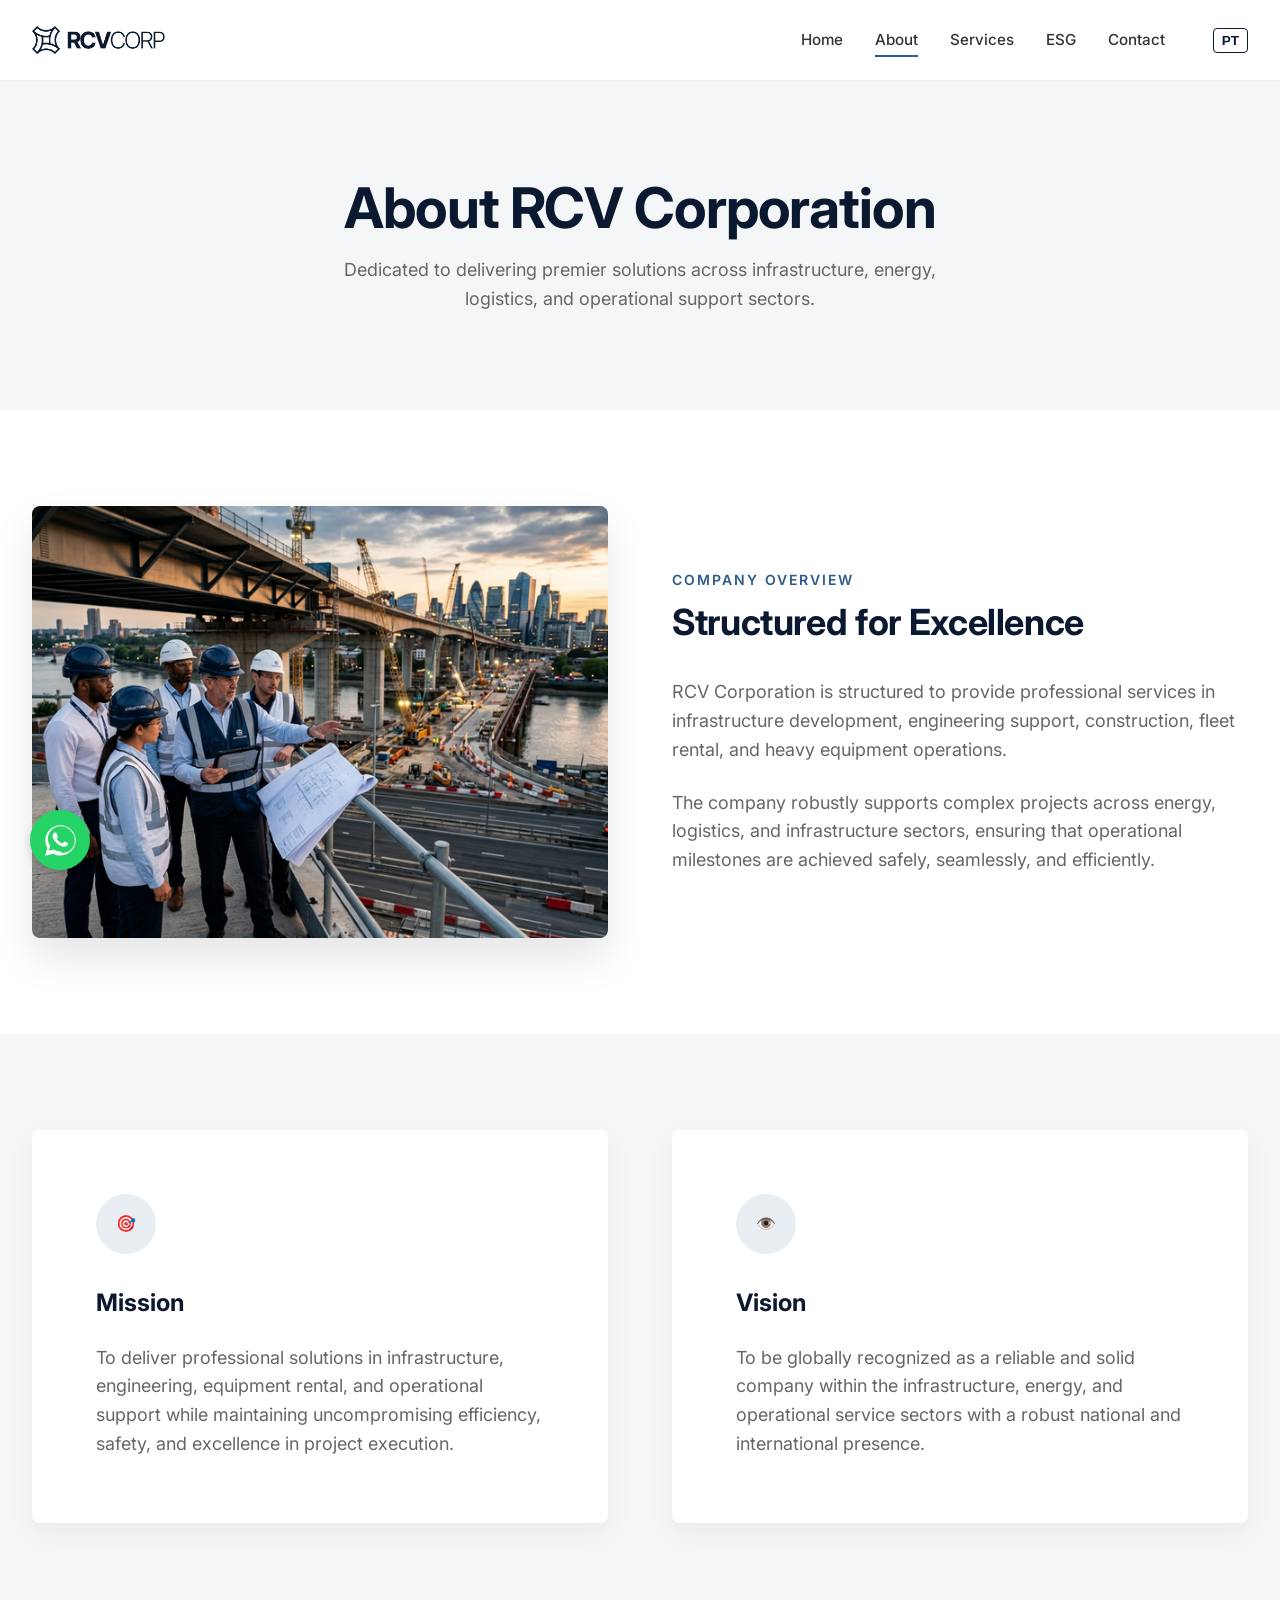
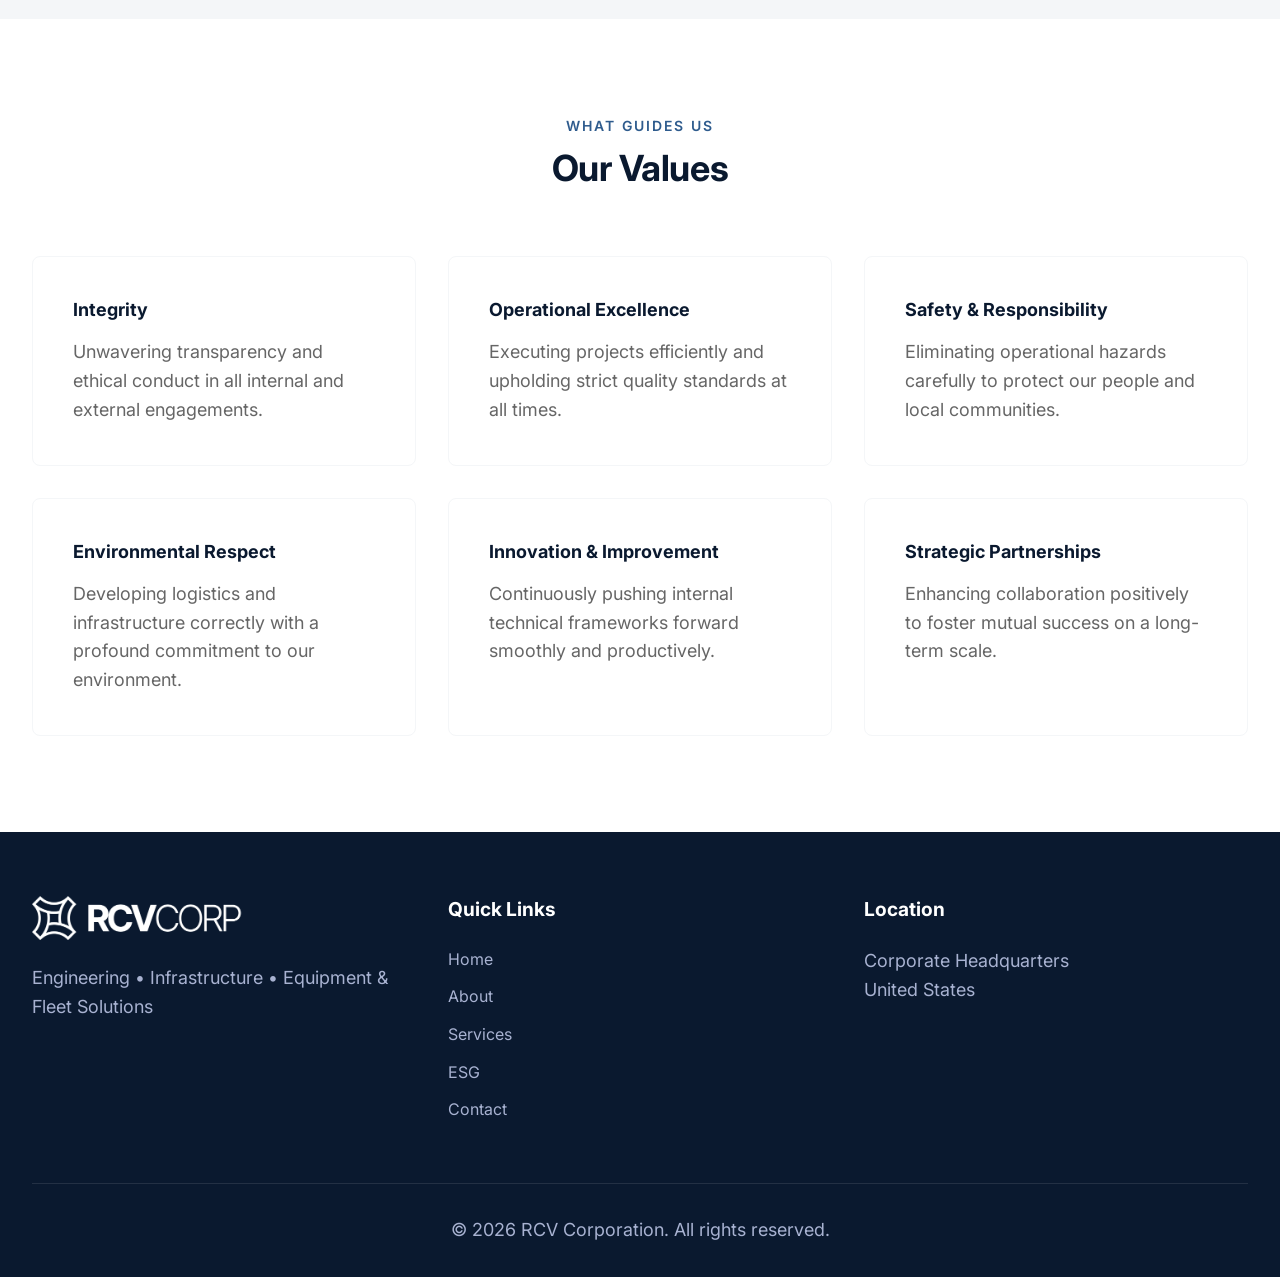
==== about.html @ 6fde0d58 "Just the home page" ====
<!DOCTYPE html>
<html lang="en">
<head>
  <meta charset="UTF-8">
  <meta name="viewport" content="width=device-width, initial-scale=1.0">
  <title>About Us - RCV Corporation</title>
  <meta name="description" content="Learn about RCV Corporation's mission, vision, and core values in infrastructure, engineering, and operations.">
  <link rel="stylesheet" href="styles.css">
</head>
<body>

  <!-- Header -->
  <header>
    <div class="container nav-container">
      <a href="index.html" class="logo"><img src="images/logo-dark.png" alt="RCV Corp"></a>
      <button class="mobile-menu-btn" aria-label="Toggle Menu">☰</button>
      <nav class="nav-links">
        <a href="index.html" data-i18n="nav_home">Home</a>
        <a href="about.html" class="active" data-i18n="nav_about">About</a>
        <div class="dropdown">
          <a href="services.html" data-i18n="nav_services" style="display: flex; align-items: center; gap: 4px;">Services <svg style="width: 10px; height: 10px; fill: currentColor; margin-top: 2px;" xmlns="http://www.w3.org/2000/svg" viewBox="0 0 320 512"><path d="M137.4 374.6c12.5 12.5 32.8 12.5 45.3 0l128-128c9.2-9.2 11.9-22.9 6.9-34.9s-16.6-19.8-29.6-19.8L32 192c-12.9 0-24.6 7.8-29.6 19.8s-2.2 25.7 6.9 34.9l128 128z"/></svg></a>
          <div class="dropdown-content">
            <a href="services.html#summit" data-i18n="nav_srv_summit">Summit</a>
            <a href="services.html#equipment" data-i18n="nav_srv_equip">RCV Corp Equipment Rental</a>
            <a href="services.html#infrastructure" data-i18n="nav_srv_infra">RCV Infrastructure and Engineering</a>
            <a href="services.html#energy" data-i18n="nav_srv_energy">RCV Energy Projects</a>
          </div>
        </div>
        <a href="esg.html" data-i18n="nav_esg">ESG</a>
        <a href="contact.html" data-i18n="nav_contact">Contact</a>
        <button class="lang-toggle">PT</button>
      </nav>
    </div>
  </header>

  <!-- Page Header -->
  <section style="margin-top: 80px; background-color: var(--light-gray); padding: 6rem 0; text-align: center;">
    <div class="container fade-in-up">
      <h1 class="section-title" data-i18n="about_title" style="margin-bottom: 1rem;">About RCV Corporation</h1>
      <p data-i18n="about_sub" style="color: var(--text-muted); max-width: 600px; margin: 0 auto;">Dedicated to delivering premier solutions across infrastructure, energy, logistics, and operational support sectors.</p>
    </div>
  </section>

  <!-- Company Overview Section -->
  <section>
    <div class="container">
      <div class="grid-2 align-center gap-4">
        <div class="fade-in-up" style="border-radius: 8px; overflow: hidden; box-shadow: 0 20px 40px rgba(0,0,0,0.1);">
          <img src="images/company_overview.png" alt="RCV Corporation Overview" style="width: 100%; height: auto; object-fit: cover; aspect-ratio: 4/3;">
        </div>
        <div class="fade-in-up">
          <span class="section-subtitle" data-i18n="about_overview_sub">Company Overview</span>
          <h2 class="section-title" data-i18n="about_overview_title">Structured for Excellence</h2>
          <p data-i18n="about_overview_p1" style=" color: var(--text-muted); margin-bottom: 1.5rem;">
            RCV Corporation is structured to provide professional services in infrastructure development, engineering support, construction, fleet rental, and heavy equipment operations. 
          </p>
          <p data-i18n="about_overview_p2" style=" color: var(--text-muted);">
            The company robustly supports complex projects across energy, logistics, and infrastructure sectors, ensuring that operational milestones are achieved safely, seamlessly, and efficiently.
          </p>
        </div>
      </div>
    </div>
  </section>

  <!-- Mission and Vision -->
  <section class="bg-light">
    <div class="container">
      <div class="grid-2 gap-4">
        
        <div class="fade-in-up" style="background: var(--white); padding: 4rem; border-radius: 8px; box-shadow: 0 10px 30px rgba(0,0,0,0.05);">
          <div style="width: 60px; height: 60px; background: rgba(46, 91, 141, 0.1); color: var(--accent); border-radius: 50%; display: flex; align-items: center; justify-content: center; margin-bottom: 2rem;">
            🎯 <!-- Placeholder icon -->
          </div>
          <h3 style=" margin-bottom: 1.5rem;">Mission</h3>
          <p style="color: var(--text-muted);">
            To deliver professional solutions in infrastructure, engineering, equipment rental, and operational support while maintaining uncompromising efficiency, safety, and excellence in project execution.
          </p>
        </div>

        <div class="fade-in-up" style="background: var(--white); padding: 4rem; border-radius: 8px; box-shadow: 0 10px 30px rgba(0,0,0,0.05); transition-delay: 0.1s;">
          <div style="width: 60px; height: 60px; background: rgba(46, 91, 141, 0.1); color: var(--accent); border-radius: 50%; display: flex; align-items: center; justify-content: center; margin-bottom: 2rem;">
            👁️ <!-- Placeholder icon -->
          </div>
          <h3 style=" margin-bottom: 1.5rem;">Vision</h3>
          <p style="color: var(--text-muted);">
            To be globally recognized as a reliable and solid company within the infrastructure, energy, and operational service sectors with a robust national and international presence.
          </p>
        </div>

      </div>
    </div>
  </section>

  <!-- Values Section -->
  <section>
    <div class="container fade-in-up">
      <div class="text-center" style="margin-bottom: 4rem;">
        <span class="section-subtitle" data-i18n="about_values_sub">What Guides Us</span>
        <h2 class="section-title" data-i18n="about_values_title">Our Values</h2>
      </div>
      
      <div class="grid-3">
        <div style="padding: 2.5rem; border: 1px solid var(--light-gray); border-radius: 8px; transition: var(--transition);">
          <h4 data-i18n="val_integrity" style=" margin-bottom: 1rem; color: var(--primary);">Integrity and Ethics</h4>
          <p data-i18n="ab_val_integrity_text" style="color: var(--text-muted);">Unwavering transparency and ethical conduct in all internal and external engagements.</p>
        </div>
        <div style="padding: 2.5rem; border: 1px solid var(--light-gray); border-radius: 8px; transition: var(--transition);">
          <h4 data-i18n="val_op_exc" style=" margin-bottom: 1rem; color: var(--primary);">Operational Excellence</h4>
          <p data-i18n="ab_val_op_exc_text" style="color: var(--text-muted);">Executing projects efficiently and upholding strict quality standards at all times.</p>
        </div>
        <div style="padding: 2.5rem; border: 1px solid var(--light-gray); border-radius: 8px; transition: var(--transition);">
          <h4 data-i18n="val_safety" style=" margin-bottom: 1rem; color: var(--primary);">Safety & Responsibility</h4>
          <p data-i18n="ab_val_safety_text" style="color: var(--text-muted);">Eliminating operational hazards carefully to protect our people and local communities.</p>
        </div>
        <div style="padding: 2.5rem; border: 1px solid var(--light-gray); border-radius: 8px; transition: var(--transition);">
          <h4 data-i18n="val_enviro" style=" margin-bottom: 1rem; color: var(--primary);">Environmental Respect</h4>
          <p data-i18n="ab_val_enviro_text" style="color: var(--text-muted);">Developing logistics and infrastructure correctly with a profound commitment to our environment.</p>
        </div>
        <div style="padding: 2.5rem; border: 1px solid var(--light-gray); border-radius: 8px; transition: var(--transition);">
          <h4 data-i18n="val_innovation" style=" margin-bottom: 1rem; color: var(--primary);">Innovation & Improvement</h4>
          <p data-i18n="ab_val_innovation_text" style="color: var(--text-muted);">Continuously pushing internal technical frameworks forward smoothly and productively.</p>
        </div>
        <div style="padding: 2.5rem; border: 1px solid var(--light-gray); border-radius: 8px; transition: var(--transition);">
          <h4 data-i18n="val_partner" style=" margin-bottom: 1rem; color: var(--primary);">Strategic Partnerships</h4>
          <p data-i18n="ab_val_partner_text" style="color: var(--text-muted);">Enhancing collaboration positively to foster mutual success on a long-term scale.</p>
        </div>
      </div>
    </div>
  </section>

  <!-- Footer -->
  <footer>
    <div class="container">
      <div class="footer-grid">
        <div class="footer-col">
          <img src="images/logo-light.png" alt="RCV Corp" style="height: 44px; width: auto; margin-bottom: 1.5rem; display: block;">
          <p data-i18n="footer_tagline">Engineering • Infrastructure • Equipment & Fleet Solutions</p>
        </div>
        <div class="footer-col">
          <h4 data-i18n="footer_links">Quick Links</h4>
          <div class="footer-links">
            <a href="index.html" data-i18n="nav_home">Home</a>
            <a href="about.html" data-i18n="nav_about">About</a>
            <a href="services.html" data-i18n="nav_services">Services</a>
            <a href="esg.html" data-i18n="nav_esg">ESG</a>
            <a href="contact.html" data-i18n="nav_contact">Contact</a>
          </div>
        </div>
        <div class="footer-col">
          <h4 data-i18n="footer_location">Location</h4>
          <p data-i18n="footer_address">Corporate Headquarters<br>United States</p>
        </div>
      </div>
      <div class="footer-bottom">
        <p data-i18n="footer_rights">&copy; 2026 RCV Corporation. All rights reserved.</p>
      </div>
    </div>
  </footer>

  <!-- WhatsApp Widget -->
  <a href="https://wa.me/15551234567" class="whatsapp-widget" target="_blank" rel="noopener noreferrer" aria-label="Chat on WhatsApp">
    <svg xmlns="http://www.w3.org/2000/svg" viewBox="0 0 448 512"><path d="M380.9 97.1C339 55.1 283.2 32 223.9 32c-122.4 0-222 99.6-222 222 0 39.1 10.2 77.3 29.6 111L0 480l117.7-30.9c32.4 17.7 68.9 27 106.1 27h.1c122.3 0 224.1-99.6 224.1-222 0-59.3-25.2-115-67.1-157zM223.9 416.3c-32.9 0-65.1-8.9-93.3-25.6l-6.7-4-69.4 18.2 18.6-67.6-4.4-7c-18.4-29.2-28-63.1-28-98.3 0-101.4 82.5-184 184-184 55.7 0 108.1 21.7 147.5 61.1 39.4 39.4 61.1 91.8 61.1 147.5 0 101.4-82.5 184-184.1 184zM324.7 289.8c-5.5-2.8-32.6-16.1-37.7-18-5.1-1.9-8.8-2.8-12.5 2.8-3.7 5.5-14.3 18-17.5 21.7-3.2 3.7-6.5 4.1-12 1.4-5.5-2.8-23.3-8.6-44.4-27.5-16.4-14.7-27.5-32.9-30.7-38.4-3.2-5.5-.3-8.5 2.5-11.2 2.5-2.5 5.5-6.5 8.3-9.7 2.8-3.2 3.7-5.5 5.5-9.2 1.8-3.7.9-7-4.1-12.5-1.4-1.4-12.5-30.1-17.1-41.2-4.5-10.8-9.1-9.3-12.5-9.5-3.2-.2-6.9-.2-10.6-.2-3.7 0-9.7 1.4-14.7 6.9-5 5.5-19.3 18.9-19.3 46 0 27.1 19.8 53.3 22.5 57 2.8 3.7 38.9 59.5 94.2 83.3 13.2 5.7 23.5 9.1 31.6 11.6 13.2 4.2 25.2 3.6 34.8 2.2 10.6-1.6 32.6-13.3 37.2-26.2 4.6-12.9 4.6-24 3.2-26.2-1.4-2.2-5.1-3.6-10.6-6.4z"/></svg>
  </a>

  <script src="translations.js"></script>
  <script src="script.js"></script>
</body>
</html>
---- styles.css ----
@import url('https://fonts.googleapis.com/css2?family=Inter:wght@300;400;500;600;700;800&display=swap');

:root {
  --primary: #0a192f;
  --secondary: #172a45;
  --accent: #2e5b8d;
  --light-gray: #f4f6f8;
  --medium-gray: #a8b2d1;
  --white: #ffffff;
  --text-main: #333333;
  --text-muted: #666666;
  --transition: all 0.3s cubic-bezier(0.4, 0, 0.2, 1);
  --font-main: 'Inter', sans-serif;
}

* {
  margin: 0;
  padding: 0;
  box-sizing: border-box;
}

html {
  scroll-behavior: smooth;
}

body {
  font-family: var(--font-main);
  background-color: var(--white);
  color: var(--text-main);
  line-height: 1.6;
  overflow-x: hidden;
}

h1, h2, h3, h4, h5, h6 {
  color: var(--primary);
  font-weight: 700;
  line-height: 1.2;
  text-wrap: balance;
}

h1, .text-h1 {
  font-size: clamp(2rem, 5vw, 3.5rem);
  line-height: 1.15;
  letter-spacing: -0.02em;
}

h2, .text-h2 {
  font-size: clamp(1.75rem, 4vw, 2.25rem);
  line-height: 1.3;
  letter-spacing: -0.01em;
}

h3, .text-h3 {
  font-size: clamp(1.25rem, 3vw, 1.5rem);
  line-height: 1.4;
}

h4, .text-h4 {
  font-size: 1.125rem;
  line-height: 1.4;
}

p, .text-body {
  font-size: clamp(1rem, 1.5vw, 1.125rem);
  line-height: 1.6;
}

small, .text-small {
  font-size: 0.875rem;
  line-height: 1.5;
  color: var(--text-muted);
}

a {
  text-decoration: none;
  color: inherit;
  transition: var(--transition);
}

ul {
  list-style: none;
}

img {
  max-width: 100%;
  height: auto;
  display: block;
}

.container {
  width: 100%;
  max-width: 1280px;
  margin: 0 auto;
  padding: 0 2rem;
}

/* Typography */
.text-center { text-align: center; }
.section-subtitle {
  display: block;
  font-size: 0.875rem;
  font-weight: 600;
  text-transform: uppercase;
  letter-spacing: 2px;
  color: var(--accent);
  margin-bottom: 0.5rem;
}

.section-title {
  font-size: clamp(1.75rem, 4vw, 2.25rem);
  margin-bottom: 2rem;
  position: relative;
  text-wrap: balance;
}

h1.section-title {
  font-size: clamp(2rem, 5vw, 3.5rem);
}

.hero-title {
  font-size: clamp(1rem, 4.5vw, 4rem);
  line-height: 1.15;
  letter-spacing: -0.02em;
}

.hero-subtitle {
  font-size: clamp(1.125rem, 2vw, 1.25rem);
  line-height: 1.6;
  text-wrap: balance;
}


/* Buttons */
.btn {
  display: inline-flex;
  align-items: center;
  justify-content: center;
  padding: 1rem 2rem;
  font-size: 1.125rem;
  font-weight: 600;
  border-radius: 4px;
  cursor: pointer;
  border: none;
  transition: var(--transition);
  text-align: center;
  min-width: 220px;
}

.btn-primary {
  background-color: var(--primary);
  color: var(--white);
}

.btn-primary:hover {
  background-color: var(--accent);
  transform: translateY(-2px);
  box-shadow: 0 4px 12px rgba(10, 25, 47, 0.2);
}

.btn-outline {
  background-color: transparent;
  color: var(--primary);
  border: 2px solid var(--primary);
}

.btn-outline:hover {
  background-color: var(--primary);
  color: var(--white);
}

.btn-lg {
  padding: 1.125rem 2.5rem;
  font-size: 1.125rem;
}

.btn-outline-light {
  border-color: rgba(255,255,255,0.4);
  color: var(--white);
}

.btn-outline-light:hover {
  background-color: var(--white);
  color: var(--primary);
  border-color: var(--white);
}

/* Header & Nav */
header {
  position: fixed;
  top: 0;
  left: 0;
  width: 100%;
  background-color: rgba(255, 255, 255, 0.85);
  backdrop-filter: blur(16px);
  -webkit-backdrop-filter: blur(16px);
  z-index: 1000;
  border-bottom: 1px solid rgba(0,0,0,0.05);
  box-shadow: none;
  transition: var(--transition);
}

header.scrolled {
  padding: 0;
  box-shadow: 0 4px 6px rgba(0,0,0,0.05);
}

.nav-container {
  display: flex;
  justify-content: space-between;
  align-items: center;
  height: 80px;
}

.logo {
  display: flex;
  align-items: center;
}

.logo img {
  height: 28px;
  width: auto;
}

.nav-links {
  display: flex;
  gap: 2rem;
}

.nav-links a {
  font-weight: 500;
  font-size: 0.95rem;
  position: relative;
}

.nav-links a::after {
  content: '';
  position: absolute;
  width: 0;
  height: 2px;
  bottom: -4px;
  left: 0;
  background-color: var(--accent);
  transition: var(--transition);
}

.nav-links a:hover::after,
.nav-links a.active::after {
  width: 100%;
}

/* Dropdown */
.dropdown {
  position: relative;
  display: inline-block;
}

.dropdown-content {
  display: none;
  position: absolute;
  top: 100%;
  left: 0;
  background-color: var(--white);
  min-width: 250px;
  box-shadow: 0 8px 16px rgba(0,0,0,0.1);
  z-index: 1000;
  border-radius: 4px;
  overflow: hidden;
  padding: 0.5rem 0;
}

.dropdown:hover .dropdown-content {
  display: block;
}

.dropdown-content a {
  color: var(--text-main);
  padding: 12px 16px;
  text-decoration: none;
  display: block;
  font-size: 0.9rem;
}

.dropdown-content a::after {
  content: none !important;
}

.dropdown-content a:hover {
  background-color: var(--light-gray);
  color: var(--accent);
}

.mobile-menu-btn {
  display: none;
  background: none;
  border: none;
  font-size: 1.5rem;
  cursor: pointer;
  color: var(--primary);
}

/* Global Sections */
section {
  padding: 6rem 0;
}

.bg-light {
  background-color: var(--light-gray);
}

/* CTA Section */
.cta-section {
  position: relative;
  background-color: var(--primary);
  color: var(--white);
  text-align: center;
  padding: 8rem 2rem;
  border-bottom: 2px solid rgba(255,255,255,0.05);
  /* Overlay + Grid Lines + Glowing Depth */
  background-image:
    linear-gradient(135deg, rgba(10, 25, 47, 0.96) 0%, rgba(23, 42, 69, 0.88) 100%),
    linear-gradient(rgba(255,255,255,0.04) 1px, transparent 1px),
    linear-gradient(90deg, rgba(255,255,255,0.04) 1px, transparent 1px),
    radial-gradient(circle at 15% 50%, rgba(46, 91, 141, 0.2) 0%, transparent 60%),
    radial-gradient(circle at 85% 80%, rgba(46, 91, 141, 0.15) 0%, transparent 50%);
  background-size: 100% 100%, 40px 40px, 40px 40px, 100% 100%, 100% 100%;
  background-position: center;
  overflow: hidden;
}

.cta-title {
  color: var(--white);
  margin-bottom: 1.5rem;
  letter-spacing: -0.02em;
}

.cta-text {
  color: var(--medium-gray);
  max-width: 600px;
  margin: 0 auto 3rem;
  font-size: 1.125rem;
}

.btn-cta {
  background-color: var(--accent);
  color: var(--white);
  padding: 1.25rem 3rem;
  font-size: 1.125rem;
  border-radius: 4px;
}
.btn-cta:hover {
  background-color: var(--white);
  color: var(--primary);
}

/* Footer */
footer {
  background-color: var(--primary);
  color: var(--white);
  padding: 4rem 0 2rem;
}

.footer-grid {
  display: grid;
  grid-template-columns: repeat(auto-fit, minmax(250px, 1fr));
  gap: 2rem;
  margin-bottom: 3rem;
}

.footer-col h4 {
  color: var(--white);
  font-size: 1.2rem;
  margin-bottom: 1.5rem;
}

.footer-col p {
  color: var(--medium-gray);
  margin-bottom: 1rem;
}

.footer-links a {
  display: block;
  color: var(--medium-gray);
  margin-bottom: 0.75rem;
}

.footer-links a:hover {
  color: var(--white);
  padding-left: 5px;
}

.footer-bottom {
  text-align: center;
  border-top: 1px solid rgba(255,255,255,0.1);
  padding-top: 2rem;
  color: var(--medium-gray);
  font-size: 0.875rem;
}

/* Animations */
.fade-in-up {
  opacity: 0;
  transform: translateY(30px);
  transition: opacity 0.8s ease-out, transform 0.8s ease-out;
}

.fade-in-up.appear {
  opacity: 1;
  transform: translateY(0);
}

/* Responsive */
@media (max-width: 768px) {
  .nav-links {
    display: none;
    position: absolute;
    top: 80px;
    left: 0;
    width: 100%;
    background: rgba(255, 255, 255, 0.98);
    backdrop-filter: blur(16px);
    -webkit-backdrop-filter: blur(16px);
    flex-direction: column;
    padding: 2rem;
    box-shadow: 0 10px 30px rgba(0,0,0,0.1);
    border-top: 1px solid rgba(0,0,0,0.05);
  }
  
  .nav-links.active {
    display: flex;
  }
  
  .dropdown-content {
    position: static;
    display: none;
    box-shadow: none;
    padding-left: 1rem;
    min-width: 100%;
    background: transparent;
  }
  
  .dropdown.active .dropdown-content {
    display: block;
  }
  
  .mobile-menu-btn {
    display: block;
  }

  .section-title {
    font-size: 2rem;
  }
}

@media (max-width: 600px) {
  .hero-buttons {
    flex-direction: column;
    width: 100%;
    padding: 0 1rem;
  }
  .hero-buttons .btn {
    width: 100%;
  }
  .service-card {
    margin-bottom: 1.5rem;
  }
  section {
    padding: 4rem 0;
  }
}

/* Responsive Grids */
.grid-2, .grid-3, .grid-4 {
  display: grid;
  gap: 2rem;
}

.grid-2 { grid-template-columns: repeat(2, 1fr); align-items: center; }
.grid-2.gap-4 { gap: 4rem; }
.grid-3 { grid-template-columns: repeat(auto-fit, minmax(300px, 1fr)); }
.grid-4 { grid-template-columns: repeat(auto-fit, minmax(280px, 1fr)); }

@media (max-width: 900px) {
  .grid-2 {
    grid-template-columns: 1fr;
    gap: 2rem;
  }
}

/* WhatsApp Widget */
.whatsapp-widget {
  position: fixed;
  bottom: 30px;
  left: 30px;
  width: 60px;
  height: 60px;
  background-color: #25d366;
  color: white;
  border-radius: 50%;
  display: flex;
  align-items: center;
  justify-content: center;
  box-shadow: 0 4px 10px rgba(0,0,0,0.15);
  z-index: 1000;
  transition: transform 0.3s ease;
  text-decoration: none;
}
.whatsapp-widget:hover {
  transform: scale(1.1);
  color: white;
}
.whatsapp-widget svg {
  width: 35px;
  height: 35px;
  fill: currentColor;
}

/* Language Toggle */
.lang-toggle {
  background: none;
  border: 1px solid var(--primary);
  color: var(--primary);
  padding: 0.25rem 0.5rem;
  font-size: 0.85rem;
  font-weight: 600;
  border-radius: 4px;
  cursor: pointer;
  margin-left: 1rem;
  transition: var(--transition);
}
.lang-toggle:hover {
  background: var(--primary);
  color: var(--white);
}

@media (max-width: 768px) {
  .lang-toggle {
    margin-left: 0;
    margin-top: 1rem;
    align-self: flex-start;
  }
}
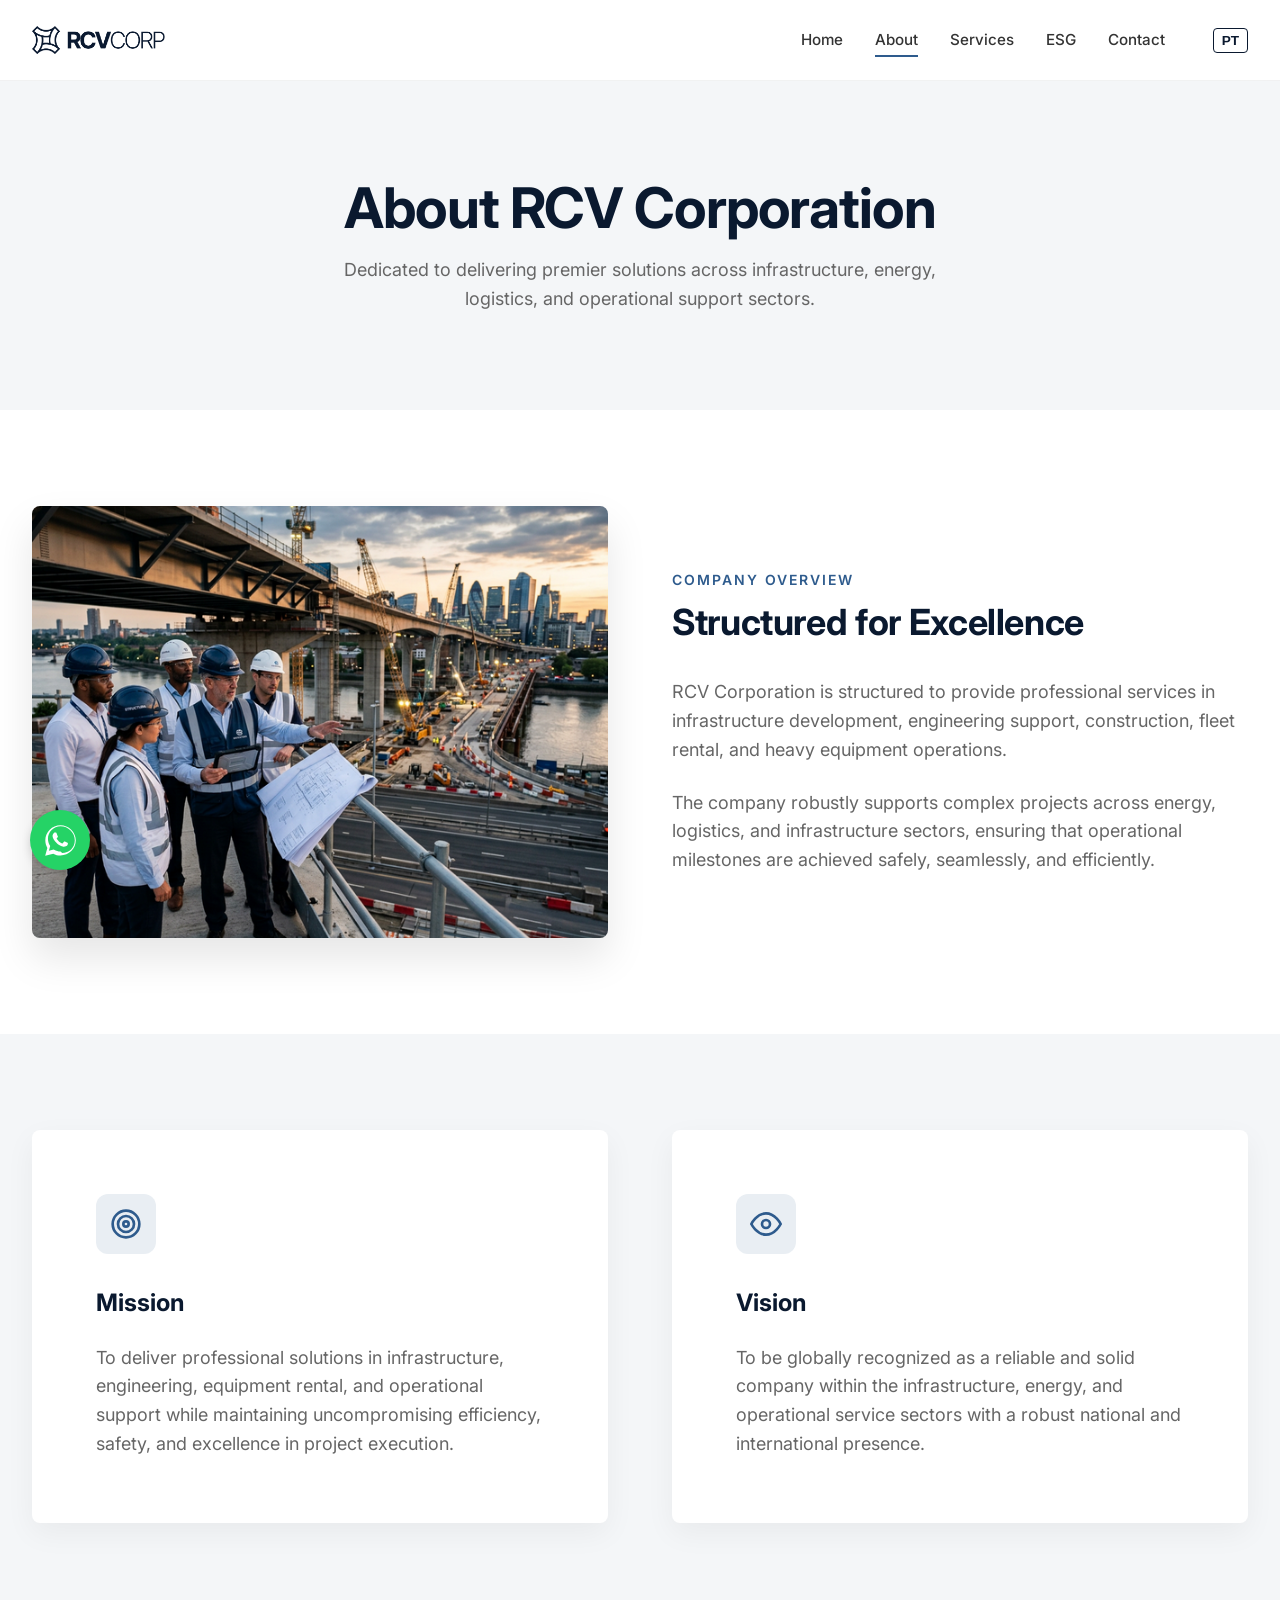
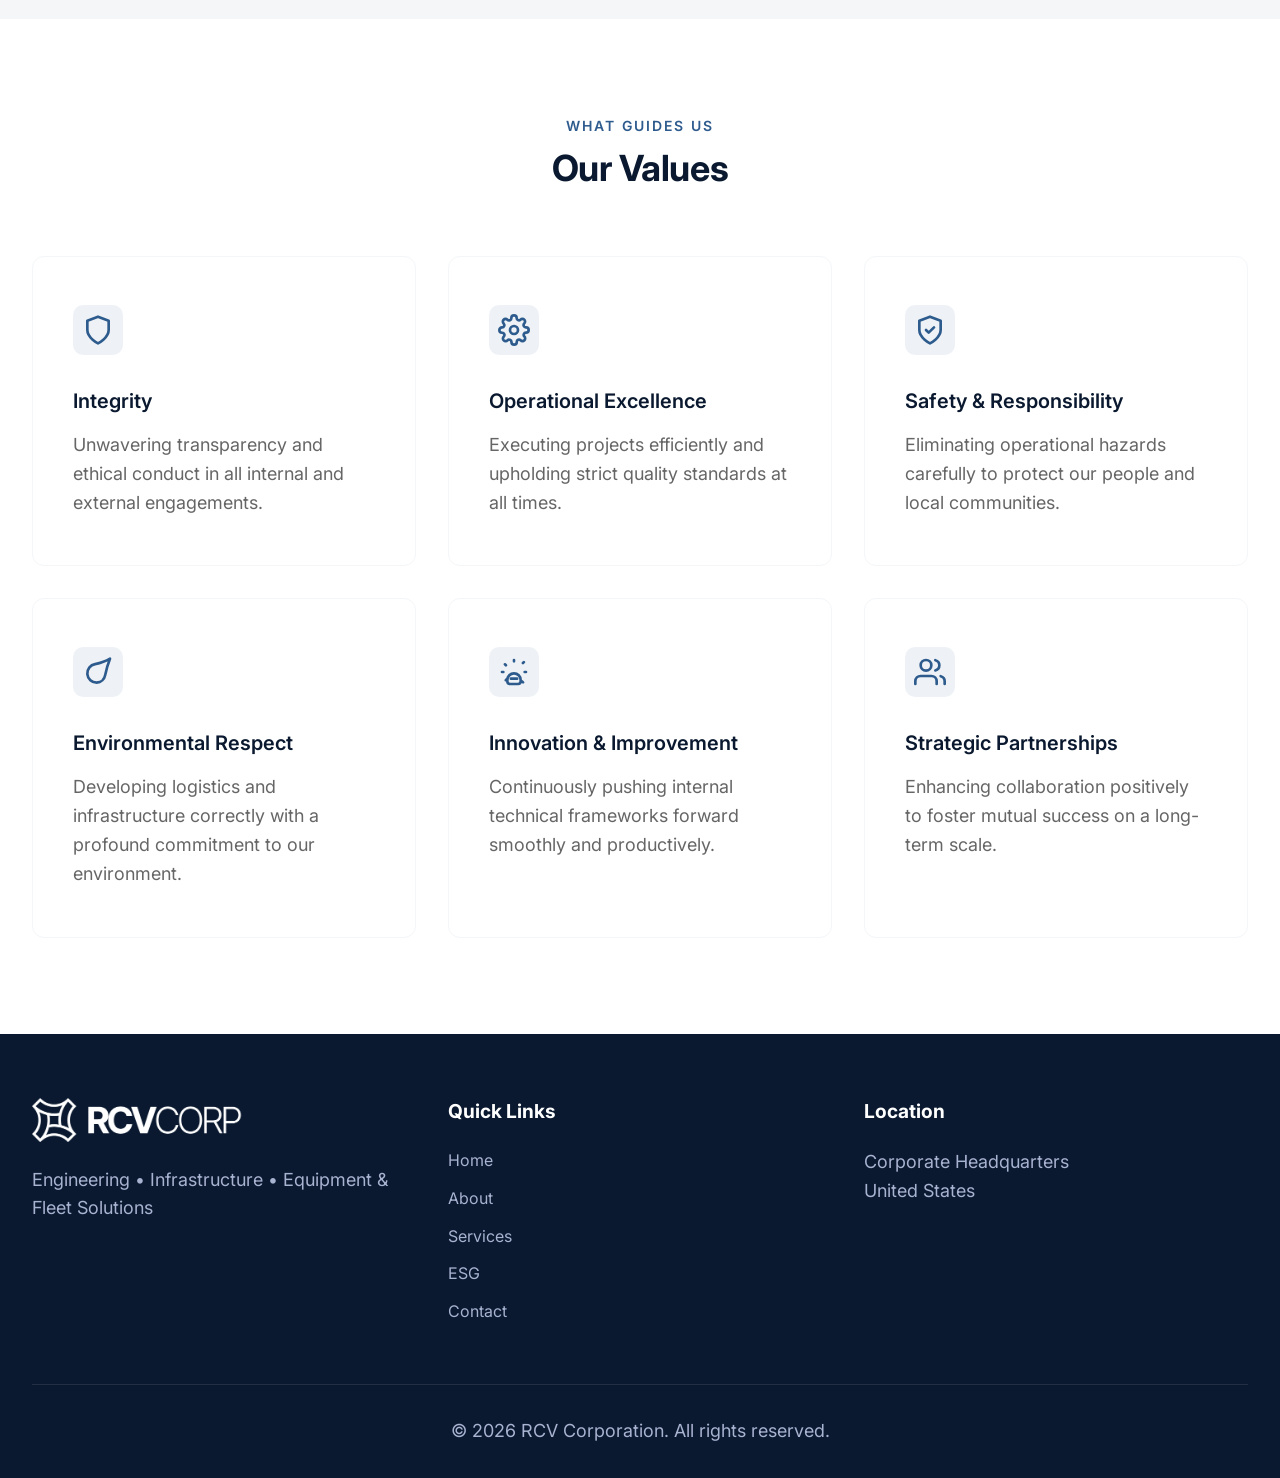
==== commit 50c063c7: "mar21 4:59pm" ====
--- a/about.html
+++ b/about.html
@@ -18,12 +18,12 @@
         <a href="index.html" data-i18n="nav_home">Home</a>
         <a href="about.html" class="active" data-i18n="nav_about">About</a>
         <div class="dropdown">
-          <a href="services.html" data-i18n="nav_services" style="display: flex; align-items: center; gap: 4px;">Services <svg style="width: 10px; height: 10px; fill: currentColor; margin-top: 2px;" xmlns="http://www.w3.org/2000/svg" viewBox="0 0 320 512"><path d="M137.4 374.6c12.5 12.5 32.8 12.5 45.3 0l128-128c9.2-9.2 11.9-22.9 6.9-34.9s-16.6-19.8-29.6-19.8L32 192c-12.9 0-24.6 7.8-29.6 19.8s-2.2 25.7 6.9 34.9l128 128z"/></svg></a>
+          <a href="javascript:void(0)" data-i18n="nav_services" style="display: flex; align-items: center; gap: 4px;">Services <svg style="width: 10px; height: 10px; fill: currentColor; margin-top: 2px;" xmlns="http://www.w3.org/2000/svg" viewBox="0 0 320 512"><path d="M137.4 374.6c12.5 12.5 32.8 12.5 45.3 0l128-128c9.2-9.2 11.9-22.9 6.9-34.9s-16.6-19.8-29.6-19.8L32 192c-12.9 0-24.6 7.8-29.6 19.8s-2.2 25.7 6.9 34.9l128 128z"/></svg></a>
           <div class="dropdown-content">
-            <a href="services.html#summit" data-i18n="nav_srv_summit">Summit</a>
-            <a href="services.html#equipment" data-i18n="nav_srv_equip">RCV Corp Equipment Rental</a>
-            <a href="services.html#infrastructure" data-i18n="nav_srv_infra">RCV Infrastructure and Engineering</a>
-            <a href="services.html#energy" data-i18n="nav_srv_energy">RCV Energy Projects</a>
+            <a href="summit.html" data-i18n="nav_srv_summit">Summit Rental Car</a>
+            <a href="equipment.html" data-i18n="nav_srv_equip">RCV Corp Equipment Rental</a>
+            <a href="energy.html" data-i18n="nav_srv_energy">RCV Corp Energy & Infrastructure</a>
+            <a href="construction.html" data-i18n="nav_srv_const">RCV Corp Construction & Renovations</a>
           </div>
         </div>
         <a href="esg.html" data-i18n="nav_esg">ESG</a>
@@ -68,8 +68,13 @@
       <div class="grid-2 gap-4">
         
         <div class="fade-in-up" style="background: var(--white); padding: 4rem; border-radius: 8px; box-shadow: 0 10px 30px rgba(0,0,0,0.05);">
-          <div style="width: 60px; height: 60px; background: rgba(46, 91, 141, 0.1); color: var(--accent); border-radius: 50%; display: flex; align-items: center; justify-content: center; margin-bottom: 2rem;">
-            🎯 <!-- Placeholder icon -->
+          <div style="width: 60px; height: 60px; background: rgba(46, 91, 141, 0.1); color: var(--accent); border-radius: 12px; display: flex; align-items: center; justify-content: center; margin-bottom: 2rem;">
+            <!-- Mission: Target -->
+            <svg style="width: 32px; height: 32px; fill: none; stroke: currentColor; stroke-width: 2; stroke-linecap: round; stroke-linejoin: round;" viewBox="0 0 24 24">
+              <circle cx="12" cy="12" r="10"></circle>
+              <circle cx="12" cy="12" r="6"></circle>
+              <circle cx="12" cy="12" r="2"></circle>
+            </svg>
           </div>
           <h3 style=" margin-bottom: 1.5rem;">Mission</h3>
           <p style="color: var(--text-muted);">
@@ -78,8 +83,12 @@
         </div>
 
         <div class="fade-in-up" style="background: var(--white); padding: 4rem; border-radius: 8px; box-shadow: 0 10px 30px rgba(0,0,0,0.05); transition-delay: 0.1s;">
-          <div style="width: 60px; height: 60px; background: rgba(46, 91, 141, 0.1); color: var(--accent); border-radius: 50%; display: flex; align-items: center; justify-content: center; margin-bottom: 2rem;">
-            👁️ <!-- Placeholder icon -->
+          <div style="width: 60px; height: 60px; background: rgba(46, 91, 141, 0.1); color: var(--accent); border-radius: 12px; display: flex; align-items: center; justify-content: center; margin-bottom: 2rem;">
+            <!-- Vision: Eye -->
+            <svg style="width: 32px; height: 32px; fill: none; stroke: currentColor; stroke-width: 2; stroke-linecap: round; stroke-linejoin: round;" viewBox="0 0 24 24">
+              <path d="M1 12s4-8 11-8 11 8 11 8-4 8-11 8-11-8-11-8z"></path>
+              <circle cx="12" cy="12" r="3"></circle>
+            </svg>
           </div>
           <h3 style=" margin-bottom: 1.5rem;">Vision</h3>
           <p style="color: var(--text-muted);">
@@ -100,29 +109,75 @@
       </div>
       
       <div class="grid-3">
-        <div style="padding: 2.5rem; border: 1px solid var(--light-gray); border-radius: 8px; transition: var(--transition);">
-          <h4 data-i18n="val_integrity" style=" margin-bottom: 1rem; color: var(--primary);">Integrity and Ethics</h4>
-          <p data-i18n="ab_val_integrity_text" style="color: var(--text-muted);">Unwavering transparency and ethical conduct in all internal and external engagements.</p>
-        </div>
-        <div style="padding: 2.5rem; border: 1px solid var(--light-gray); border-radius: 8px; transition: var(--transition);">
-          <h4 data-i18n="val_op_exc" style=" margin-bottom: 1rem; color: var(--primary);">Operational Excellence</h4>
-          <p data-i18n="ab_val_op_exc_text" style="color: var(--text-muted);">Executing projects efficiently and upholding strict quality standards at all times.</p>
-        </div>
-        <div style="padding: 2.5rem; border: 1px solid var(--light-gray); border-radius: 8px; transition: var(--transition);">
-          <h4 data-i18n="val_safety" style=" margin-bottom: 1rem; color: var(--primary);">Safety & Responsibility</h4>
-          <p data-i18n="ab_val_safety_text" style="color: var(--text-muted);">Eliminating operational hazards carefully to protect our people and local communities.</p>
-        </div>
-        <div style="padding: 2.5rem; border: 1px solid var(--light-gray); border-radius: 8px; transition: var(--transition);">
-          <h4 data-i18n="val_enviro" style=" margin-bottom: 1rem; color: var(--primary);">Environmental Respect</h4>
-          <p data-i18n="ab_val_enviro_text" style="color: var(--text-muted);">Developing logistics and infrastructure correctly with a profound commitment to our environment.</p>
-        </div>
-        <div style="padding: 2.5rem; border: 1px solid var(--light-gray); border-radius: 8px; transition: var(--transition);">
-          <h4 data-i18n="val_innovation" style=" margin-bottom: 1rem; color: var(--primary);">Innovation & Improvement</h4>
-          <p data-i18n="ab_val_innovation_text" style="color: var(--text-muted);">Continuously pushing internal technical frameworks forward smoothly and productively.</p>
-        </div>
-        <div style="padding: 2.5rem; border: 1px solid var(--light-gray); border-radius: 8px; transition: var(--transition);">
-          <h4 data-i18n="val_partner" style=" margin-bottom: 1rem; color: var(--primary);">Strategic Partnerships</h4>
-          <p data-i18n="ab_val_partner_text" style="color: var(--text-muted);">Enhancing collaboration positively to foster mutual success on a long-term scale.</p>
+        <!-- Integrity and Ethics -->
+        <div class="value-card-premium">
+          <div class="value-icon-container">
+            <svg viewBox="0 0 24 24" class="value-icon-svg">
+              <path d="M12 22s8-4 8-10V5l-8-3-8 3v7c0 6 8 10 8 10z"></path>
+            </svg>
+          </div>
+          <h4 data-i18n="val_integrity" class="value-card-title">Integrity and Ethics</h4>
+          <p data-i18n="ab_val_integrity_text" class="value-card-text">Unwavering transparency and ethical conduct in all internal and external engagements.</p>
+        </div>
+
+        <!-- Operational Excellence -->
+        <div class="value-card-premium">
+          <div class="value-icon-container">
+            <svg viewBox="0 0 24 24" class="value-icon-svg">
+              <circle cx="12" cy="12" r="3"></circle>
+              <path d="M19.4 15a1.65 1.65 0 0 0 .33 1.82l.06.06a2 2 0 0 1 0 2.83 2 2 0 0 1-2.83 0l-.06-.06a1.65 1.65 0 0 0-1.82-.33 1.65 1.65 0 0 0-1 1.51V21a2 2 0 0 1-2 2 2 2 0 0 1-2-2v-.09A1.65 1.65 0 0 0 9 19.4a1.65 1.65 0 0 0-1.82.33l-.06.06a2 2 0 0 1-2.83 0 2 2 0 0 1 0-2.83l.06-.06a1.65 1.65 0 0 0 .33-1.82 1.65 1.65 0 0 0-1.51-1H3a2 2 0 0 1-2-2 2 2 0 0 1 2-2h.09A1.65 1.65 0 0 0 4.6 9a1.65 1.65 0 0 0-.33-1.82l-.06-.06a2 2 0 0 1 0-2.83 2 2 0 0 1 2.83 0l.06.06a1.65 1.65 0 0 0 1.82.33H9a1.65 1.65 0 0 0 1-1.51V3a2 2 0 0 1 2-2 2 2 0 0 1 2 2v.09a1.65 1.65 0 0 0 1 1.51 1.65 1.65 0 0 0 1.82-.33l.06-.06a2 2 0 0 1 2.83 0 2 2 0 0 1 0 2.83l-.06.06a1.65 1.65 0 0 0-.33 1.82V9a1.65 1.65 0 0 0 1.51 1H21a2 2 0 0 1 2 2 2 2 0 0 1-2 2h-.09a1.65 1.65 0 0 0-1.51 1z"></path>
+            </svg>
+          </div>
+          <h4 data-i18n="val_op_exc" class="value-card-title">Operational Excellence</h4>
+          <p data-i18n="ab_val_op_exc_text" class="value-card-text">Executing projects efficiently and upholding strict quality standards at all times.</p>
+        </div>
+
+        <!-- Safety & Responsibility -->
+        <div class="value-card-premium">
+          <div class="value-icon-container">
+            <svg viewBox="0 0 24 24" class="value-icon-svg">
+              <path d="M12 22s8-4 8-10V5l-8-3-8 3v7c0 6 8 10 8 10z"></path>
+              <path d="m9 12 2 2 4-4"></path>
+            </svg>
+          </div>
+          <h4 data-i18n="val_safety" class="value-card-title">Safety & Responsibility</h4>
+          <p data-i18n="ab_val_safety_text" class="value-card-text">Eliminating operational hazards carefully to protect our people and local communities.</p>
+        </div>
+
+        <!-- Environmental Respect -->
+        <div class="value-card-premium">
+          <div class="value-icon-container">
+            <svg viewBox="0 0 24 24" class="value-icon-svg">
+              <path d="M11 20A7 7 0 0 1 9.8 6.1C15.5 5 17 4.5 21 2c-2 5-2.5 6.5-3.6 12.2A7 7 0 0 1 11 20z"></path>
+            </svg>
+          </div>
+          <h4 data-i18n="val_enviro" class="value-card-title">Environmental Respect</h4>
+          <p data-i18n="ab_val_enviro_text" class="value-card-text">Developing logistics and infrastructure correctly with a profound commitment to our environment.</p>
+        </div>
+
+        <!-- Innovation & Improvement -->
+        <div class="value-card-premium">
+          <div class="value-icon-container">
+            <svg viewBox="0 0 24 24" class="value-icon-svg">
+              <path d="M9.663 17h4.674M12 3v1m8 8h1M3 12h1m1.223-5.777.707.707m12.142 12.142.707.707M5.857 18.143l.707-.707m12.142-12.142.707-.707M9 21h6a2 2 0 0 0 2-2v-1a5 5 0 1 0-10 0v1a2 2 0 0 0 2 2z"></path>
+            </svg>
+          </div>
+          <h4 data-i18n="val_innovation" class="value-card-title">Innovation & Improvement</h4>
+          <p data-i18n="ab_val_innovation_text" class="value-card-text">Continuously pushing internal technical frameworks forward smoothly and productively.</p>
+        </div>
+
+        <!-- Strategic Partnerships -->
+        <div class="value-card-premium">
+          <div class="value-icon-container">
+            <svg viewBox="0 0 24 24" class="value-icon-svg">
+              <path d="M17 21v-2a4 4 0 0 0-4-4H5a4 4 0 0 0-4 4v2"></path>
+              <circle cx="9" cy="7" r="4"></circle>
+              <path d="M23 21v-2a4 4 0 0 0-3-3.87"></path>
+              <path d="M16 3.13a4 4 0 0 1 0 7.75"></path>
+            </svg>
+          </div>
+          <h4 data-i18n="val_partner" class="value-card-title">Strategic Partnerships</h4>
+          <p data-i18n="ab_val_partner_text" class="value-card-text">Enhancing collaboration positively to foster mutual success on a long-term scale.</p>
         </div>
       </div>
     </div>
--- a/styles.css
+++ b/styles.css
@@ -31,41 +31,52 @@
   overflow-x: hidden;
 }
 
-h1, h2, h3, h4, h5, h6 {
+h1,
+h2,
+h3,
+h4,
+h5,
+h6 {
   color: var(--primary);
   font-weight: 700;
   line-height: 1.2;
   text-wrap: balance;
 }
 
-h1, .text-h1 {
+h1,
+.text-h1 {
   font-size: clamp(2rem, 5vw, 3.5rem);
   line-height: 1.15;
   letter-spacing: -0.02em;
 }
 
-h2, .text-h2 {
+h2,
+.text-h2 {
   font-size: clamp(1.75rem, 4vw, 2.25rem);
   line-height: 1.3;
   letter-spacing: -0.01em;
 }
 
-h3, .text-h3 {
+h3,
+.text-h3 {
   font-size: clamp(1.25rem, 3vw, 1.5rem);
   line-height: 1.4;
 }
 
-h4, .text-h4 {
+h4,
+.text-h4 {
   font-size: 1.125rem;
   line-height: 1.4;
 }
 
-p, .text-body {
+p,
+.text-body {
   font-size: clamp(1rem, 1.5vw, 1.125rem);
   line-height: 1.6;
 }
 
-small, .text-small {
+small,
+.text-small {
   font-size: 0.875rem;
   line-height: 1.5;
   color: var(--text-muted);
@@ -95,7 +106,10 @@
 }
 
 /* Typography */
-.text-center { text-align: center; }
+.text-center {
+  text-align: center;
+}
+
 .section-subtitle {
   display: block;
   font-size: 0.875rem;
@@ -118,7 +132,7 @@
 }
 
 .hero-title {
-  font-size: clamp(1rem, 4.5vw, 4rem);
+  font-size: clamp(2rem, 4.5vw, 4rem);
   line-height: 1.15;
   letter-spacing: -0.02em;
 }
@@ -174,7 +188,7 @@
 }
 
 .btn-outline-light {
-  border-color: rgba(255,255,255,0.4);
+  border-color: rgba(255, 255, 255, 0.4);
   color: var(--white);
 }
 
@@ -194,14 +208,14 @@
   backdrop-filter: blur(16px);
   -webkit-backdrop-filter: blur(16px);
   z-index: 1000;
-  border-bottom: 1px solid rgba(0,0,0,0.05);
+  border-bottom: 1px solid rgba(0, 0, 0, 0.05);
   box-shadow: none;
   transition: var(--transition);
 }
 
 header.scrolled {
   padding: 0;
-  box-shadow: 0 4px 6px rgba(0,0,0,0.05);
+  box-shadow: 0 4px 6px rgba(0, 0, 0, 0.05);
 }
 
 .nav-container {
@@ -248,6 +262,22 @@
   width: 100%;
 }
 
+.cta-section::before {
+  content: '';
+  position: absolute;
+  top: 0;
+  left: 0;
+  width: 100%;
+  height: 100%;
+  background-image: url('images/cta_pattern.png');
+  background-size: cover;
+  background-position: center;
+  opacity: 1; /* Very light overlay for white wavy pattern */
+  pointer-events: none;
+  mix-blend-mode: overlay;
+  z-index: 0;
+}
+
 /* Dropdown */
 .dropdown {
   position: relative;
@@ -261,7 +291,7 @@
   left: 0;
   background-color: var(--white);
   min-width: 250px;
-  box-shadow: 0 8px 16px rgba(0,0,0,0.1);
+  box-shadow: 0 8px 16px rgba(0, 0, 0, 0.1);
   z-index: 1000;
   border-radius: 4px;
   overflow: hidden;
@@ -314,17 +344,36 @@
   color: var(--white);
   text-align: center;
   padding: 8rem 2rem;
-  border-bottom: 2px solid rgba(255,255,255,0.05);
-  /* Overlay + Grid Lines + Glowing Depth */
+  border-bottom: 2px solid rgba(255, 255, 255, 0.05);
+  /* Base Gradients + Glowing Depth */
   background-image:
     linear-gradient(135deg, rgba(10, 25, 47, 0.96) 0%, rgba(23, 42, 69, 0.88) 100%),
-    linear-gradient(rgba(255,255,255,0.04) 1px, transparent 1px),
-    linear-gradient(90deg, rgba(255,255,255,0.04) 1px, transparent 1px),
     radial-gradient(circle at 15% 50%, rgba(46, 91, 141, 0.2) 0%, transparent 60%),
     radial-gradient(circle at 85% 80%, rgba(46, 91, 141, 0.15) 0%, transparent 50%);
-  background-size: 100% 100%, 40px 40px, 40px 40px, 100% 100%, 100% 100%;
+  background-size: 100% 100%, 100% 100%, 100% 100%;
   background-position: center;
   overflow: hidden;
+}
+
+.cta-section::before {
+  content: '';
+  position: absolute;
+  top: 0;
+  left: 0;
+  width: 100%;
+  height: 100%;
+  background-image: url('images/cta_pattern.png');
+  background-size: cover;
+  background-position: center;
+  opacity: 0.8; /* Light wavy pattern overlay */
+  pointer-events: none;
+  mix-blend-mode: overlay;
+  z-index: 1;
+}
+
+.cta-section .container {
+  position: relative;
+  z-index: 2;
 }
 
 .cta-title {
@@ -347,6 +396,7 @@
   font-size: 1.125rem;
   border-radius: 4px;
 }
+
 .btn-cta:hover {
   background-color: var(--white);
   color: var(--primary);
@@ -390,7 +440,7 @@
 
 .footer-bottom {
   text-align: center;
-  border-top: 1px solid rgba(255,255,255,0.1);
+  border-top: 1px solid rgba(255, 255, 255, 0.1);
   padding-top: 2rem;
   color: var(--medium-gray);
   font-size: 0.875rem;
@@ -421,14 +471,14 @@
     -webkit-backdrop-filter: blur(16px);
     flex-direction: column;
     padding: 2rem;
-    box-shadow: 0 10px 30px rgba(0,0,0,0.1);
-    border-top: 1px solid rgba(0,0,0,0.05);
-  }
-  
+    box-shadow: 0 10px 30px rgba(0, 0, 0, 0.1);
+    border-top: 1px solid rgba(0, 0, 0, 0.05);
+  }
+
   .nav-links.active {
     display: flex;
   }
-  
+
   .dropdown-content {
     position: static;
     display: none;
@@ -437,11 +487,11 @@
     min-width: 100%;
     background: transparent;
   }
-  
+
   .dropdown.active .dropdown-content {
     display: block;
   }
-  
+
   .mobile-menu-btn {
     display: block;
   }
@@ -457,27 +507,153 @@
     width: 100%;
     padding: 0 1rem;
   }
+
   .hero-buttons .btn {
     width: 100%;
   }
+
   .service-card {
     margin-bottom: 1.5rem;
   }
+
   section {
     padding: 4rem 0;
   }
 }
 
 /* Responsive Grids */
-.grid-2, .grid-3, .grid-4 {
+.grid-2,
+.grid-3,
+.grid-4 {
   display: grid;
   gap: 2rem;
 }
 
-.grid-2 { grid-template-columns: repeat(2, 1fr); align-items: center; }
-.grid-2.gap-4 { gap: 4rem; }
-.grid-3 { grid-template-columns: repeat(auto-fit, minmax(300px, 1fr)); }
-.grid-4 { grid-template-columns: repeat(auto-fit, minmax(280px, 1fr)); }
+.grid-2 {
+  grid-template-columns: repeat(2, 1fr);
+  align-items: center;
+}
+
+.grid-2.gap-4 {
+  gap: 4rem;
+}
+
+.grid-3 {
+  grid-template-columns: repeat(auto-fit, minmax(300px, 1fr));
+}
+
+.grid-4 {
+  grid-template-columns: repeat(2, 1fr);
+}
+
+@media (max-width: 600px) {
+  .grid-4 {
+    grid-template-columns: 1fr;
+  }
+}
+
+/* Premium Service Overview Cards */
+.service-overview-grid {
+  display: grid;
+  grid-template-columns: repeat(2, 1fr);
+  gap: 2.5rem;
+}
+
+.service-overview-card {
+  background: var(--white);
+  border-radius: 12px;
+  overflow: hidden;
+  box-shadow: 0 10px 30px rgba(0, 0, 0, 0.05);
+  transition: var(--transition);
+  display: flex;
+  flex-direction: column;
+  height: 100%;
+}
+
+.service-overview-card:hover {
+  transform: translateY(-8px);
+  box-shadow: 0 20px 40px rgba(10, 25, 47, 0.08);
+}
+
+.service-overview-img-container {
+  width: 100%;
+  height: 320px;
+  overflow: hidden;
+}
+
+.service-overview-img {
+  width: 100%;
+  height: 100%;
+  object-fit: cover;
+  object-position: center;
+  transition: transform 0.6s cubic-bezier(0.165, 0.84, 0.44, 1);
+}
+
+.service-overview-card:hover .service-overview-img {
+  transform: scale(1.08);
+}
+
+.service-overview-content {
+  padding: 3rem;
+  flex-grow: 1;
+  display: flex;
+  flex-direction: column;
+}
+
+.service-overview-title {
+  font-size: 1.75rem;
+  margin-bottom: 1rem;
+  color: var(--primary);
+}
+
+.service-overview-text {
+  color: var(--text-muted);
+  line-height: 1.7;
+  margin-bottom: 2.5rem;
+  font-size: 1.05rem;
+  flex-grow: 1;
+}
+
+.service-overview-cta {
+  display: inline-flex;
+  align-items: center;
+  gap: 0.5rem;
+  font-weight: 700;
+  color: var(--accent);
+  font-size: 1rem;
+  text-transform: uppercase;
+  letter-spacing: 1px;
+}
+
+.service-overview-cta svg {
+  width: 18px;
+  height: 18px;
+  transition: transform 0.3s ease;
+}
+
+.service-overview-cta:hover svg {
+  transform: translateX(6px);
+}
+
+@media (max-width: 992px) {
+  .service-overview-grid {
+    gap: 2rem;
+  }
+
+  .service-overview-content {
+    padding: 2.5rem;
+  }
+}
+
+@media (max-width: 768px) {
+  .service-overview-grid {
+    grid-template-columns: 1fr;
+  }
+
+  .service-overview-img-container {
+    height: 280px;
+  }
+}
 
 @media (max-width: 900px) {
   .grid-2 {
@@ -499,15 +675,17 @@
   display: flex;
   align-items: center;
   justify-content: center;
-  box-shadow: 0 4px 10px rgba(0,0,0,0.15);
+  box-shadow: 0 4px 10px rgba(0, 0, 0, 0.15);
   z-index: 1000;
   transition: transform 0.3s ease;
   text-decoration: none;
 }
+
 .whatsapp-widget:hover {
   transform: scale(1.1);
   color: white;
 }
+
 .whatsapp-widget svg {
   width: 35px;
   height: 35px;
@@ -527,6 +705,7 @@
   margin-left: 1rem;
   transition: var(--transition);
 }
+
 .lang-toggle:hover {
   background: var(--primary);
   color: var(--white);
@@ -539,3 +718,53 @@
     align-self: flex-start;
   }
 }
+/* Values Card Styling (About Page) */
+.value-card-premium {
+  padding: 3rem 2.5rem;
+  background: var(--white);
+  border: 1px solid var(--light-gray);
+  border-radius: 12px;
+  transition: all 0.3s ease;
+  display: flex;
+  flex-direction: column;
+}
+
+.value-card-premium:hover {
+  transform: translateY(-8px);
+  box-shadow: 0 20px 40px rgba(10, 25, 47, 0.08);
+  border-color: rgba(46, 91, 141, 0.2);
+}
+
+.value-icon-container {
+  width: 50px;
+  height: 50px;
+  background: rgba(46, 91, 141, 0.08);
+  color: var(--accent);
+  border-radius: 10px;
+  display: flex;
+  align-items: center;
+  justify-content: center;
+  margin-bottom: 2rem;
+}
+
+.value-icon-svg {
+  width: 32px;
+  height: 32px;
+  fill: none;
+  stroke: currentColor;
+  stroke-width: 2;
+  stroke-linecap: round;
+  stroke-linejoin: round;
+}
+
+.value-card-title {
+  margin-bottom: 1rem;
+  color: var(--primary);
+  font-size: 1.25rem;
+  font-weight: 600;
+}
+
+.value-card-text {
+  color: var(--text-muted);
+  line-height: 1.6;
+}
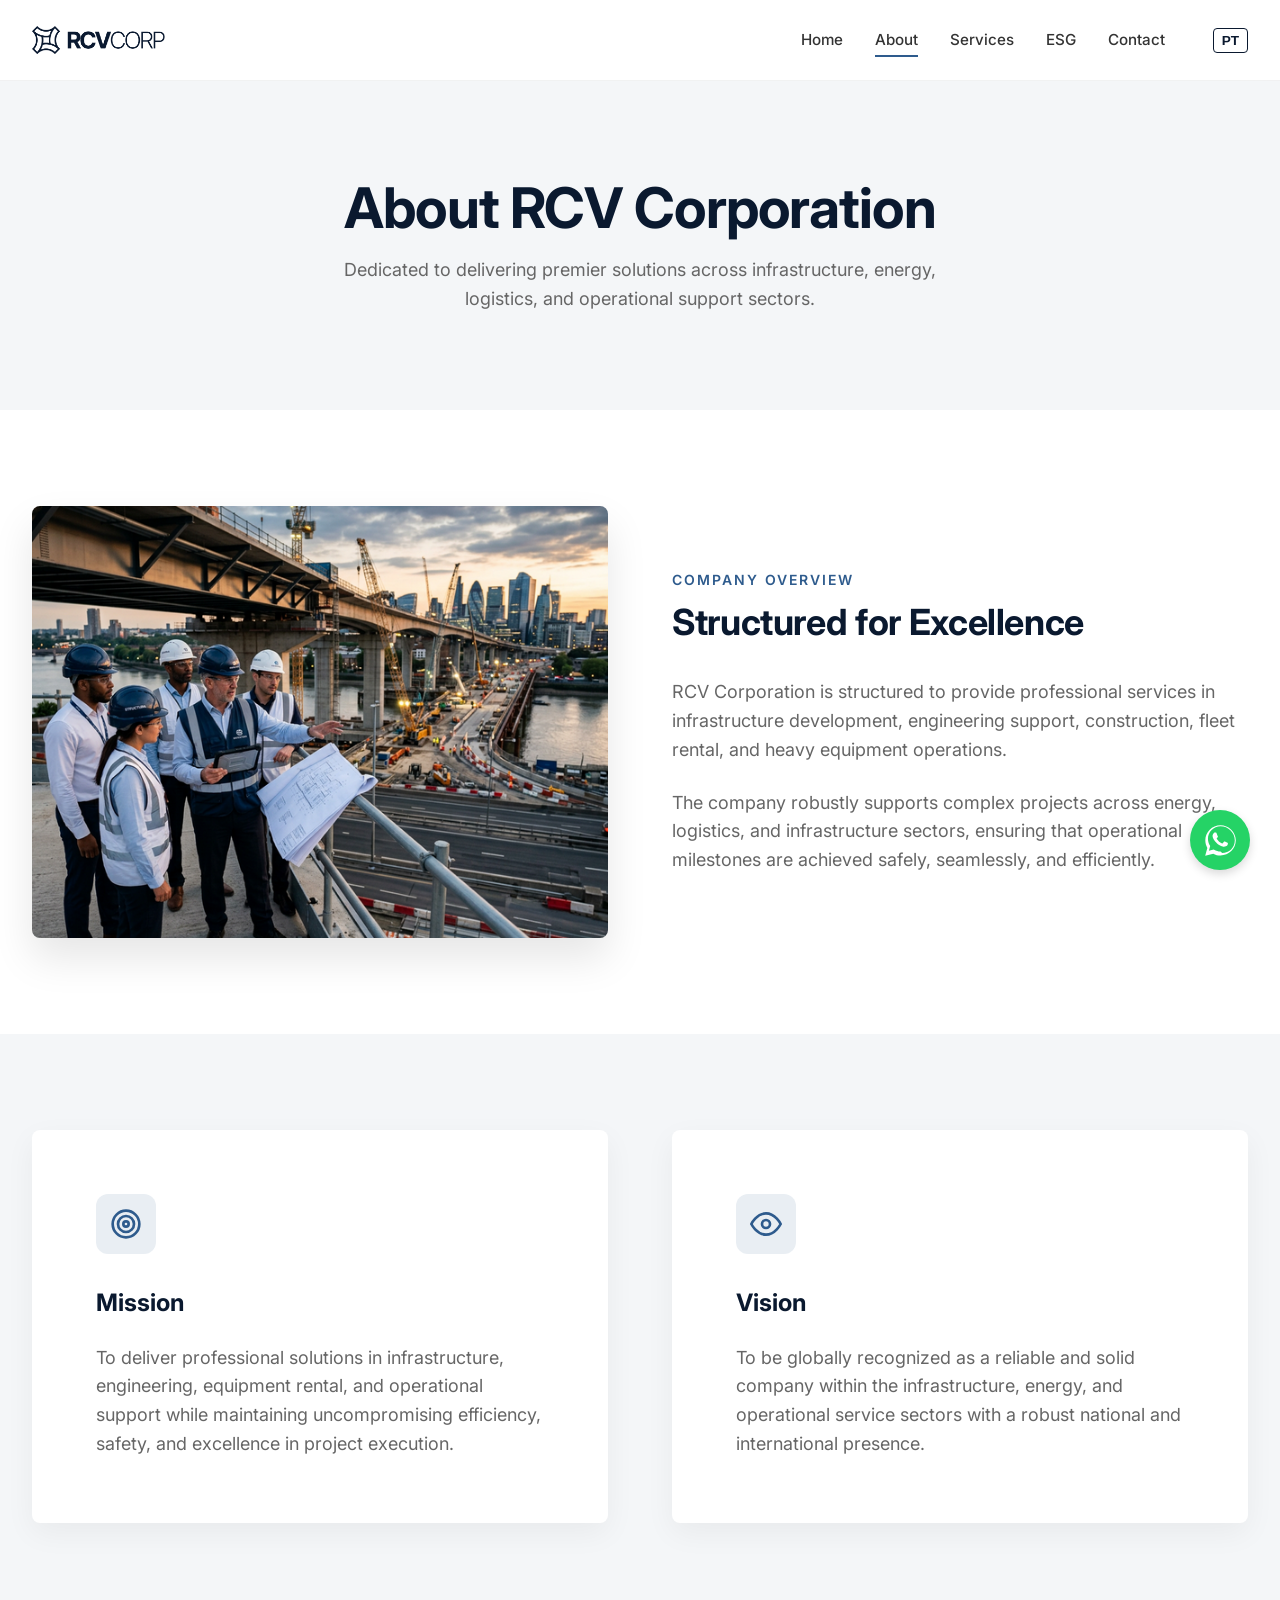
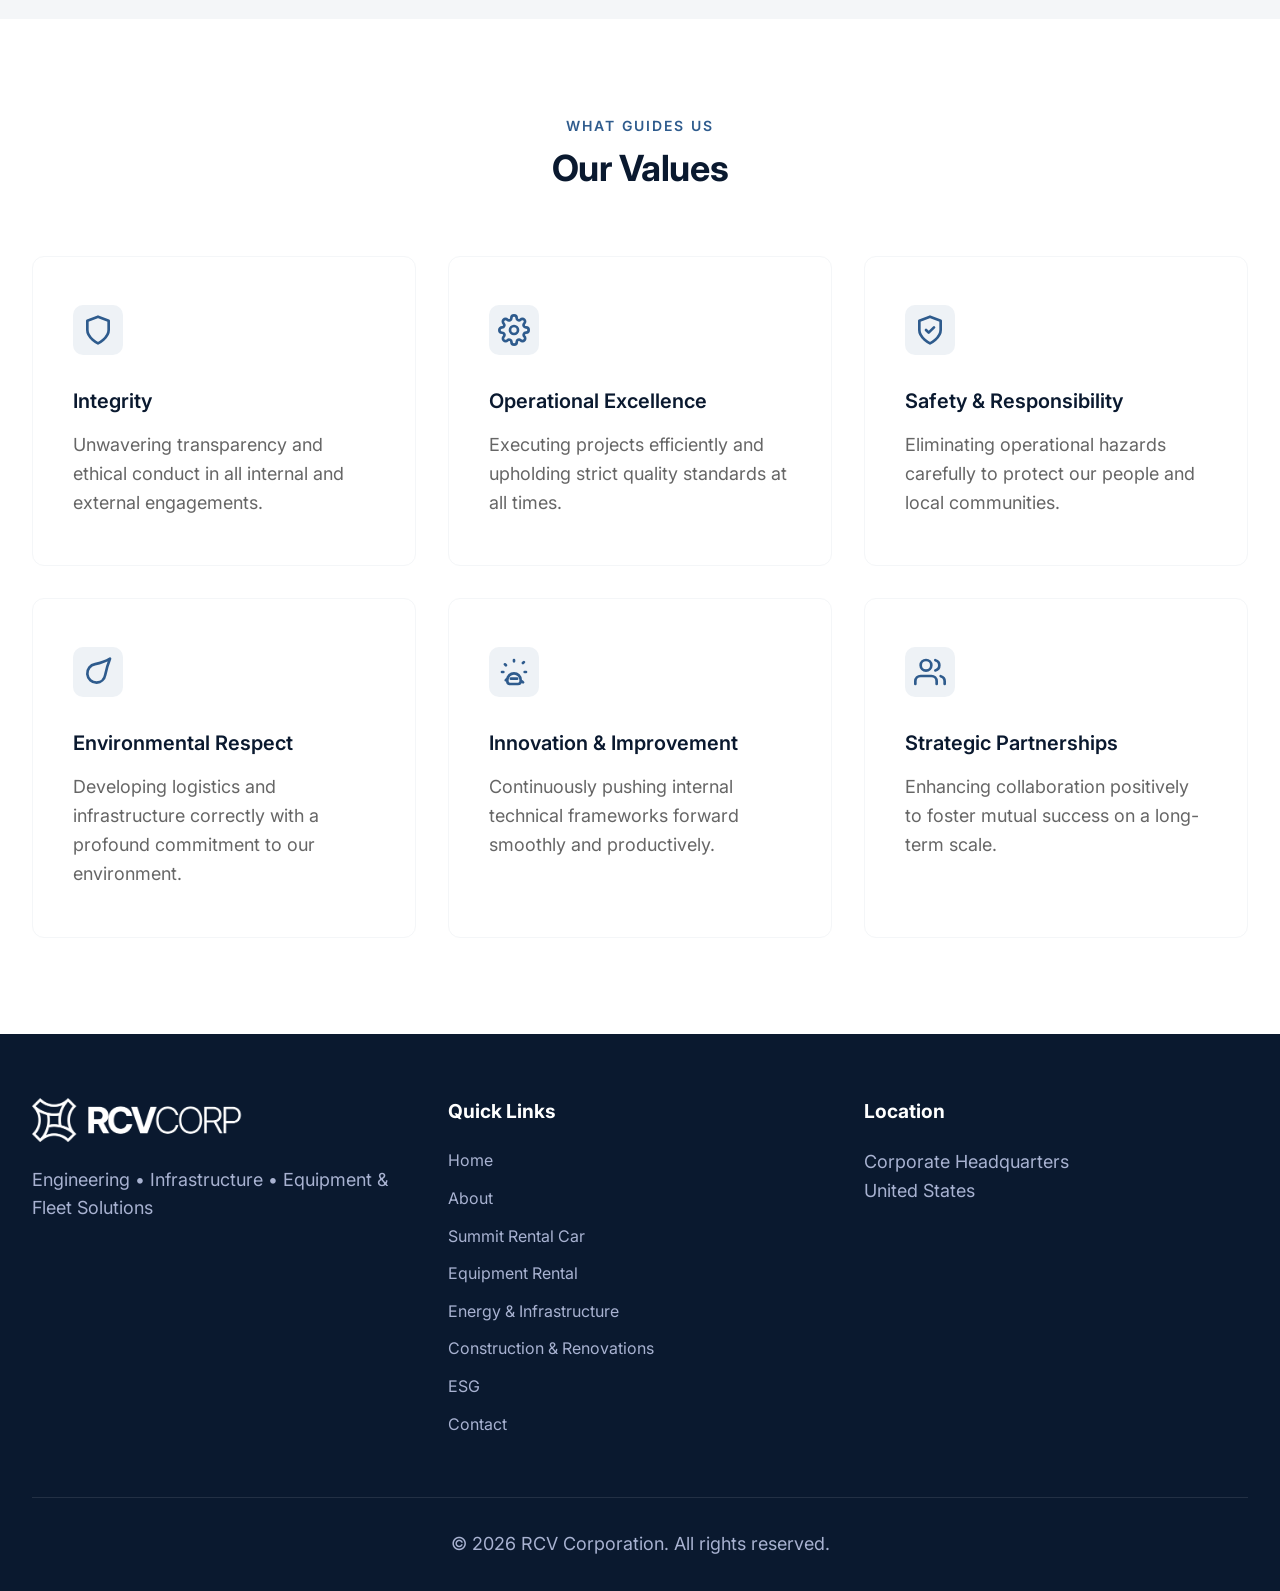
==== commit cb99a31b: "mar21 5:30pm" ====
--- a/about.html
+++ b/about.html
@@ -21,9 +21,9 @@
           <a href="javascript:void(0)" data-i18n="nav_services" style="display: flex; align-items: center; gap: 4px;">Services <svg style="width: 10px; height: 10px; fill: currentColor; margin-top: 2px;" xmlns="http://www.w3.org/2000/svg" viewBox="0 0 320 512"><path d="M137.4 374.6c12.5 12.5 32.8 12.5 45.3 0l128-128c9.2-9.2 11.9-22.9 6.9-34.9s-16.6-19.8-29.6-19.8L32 192c-12.9 0-24.6 7.8-29.6 19.8s-2.2 25.7 6.9 34.9l128 128z"/></svg></a>
           <div class="dropdown-content">
             <a href="summit.html" data-i18n="nav_srv_summit">Summit Rental Car</a>
-            <a href="equipment.html" data-i18n="nav_srv_equip">RCV Corp Equipment Rental</a>
-            <a href="energy.html" data-i18n="nav_srv_energy">RCV Corp Energy & Infrastructure</a>
-            <a href="construction.html" data-i18n="nav_srv_const">RCV Corp Construction & Renovations</a>
+            <a href="equipment.html" data-i18n="nav_srv_equip">Equipment Rental</a>
+            <a href="energy.html" data-i18n="nav_srv_energy">Energy & Infrastructure</a>
+            <a href="construction.html" data-i18n="nav_srv_const">Construction & Renovations</a>
           </div>
         </div>
         <a href="esg.html" data-i18n="nav_esg">ESG</a>
@@ -196,7 +196,10 @@
           <div class="footer-links">
             <a href="index.html" data-i18n="nav_home">Home</a>
             <a href="about.html" data-i18n="nav_about">About</a>
-            <a href="services.html" data-i18n="nav_services">Services</a>
+            <a href="summit.html" data-i18n="nav_srv_summit">Summit Rental Car</a>
+            <a href="equipment.html" data-i18n="nav_srv_equip">Equipment Rental</a>
+            <a href="energy.html" data-i18n="nav_srv_energy">Energy & Infrastructure</a>
+            <a href="construction.html" data-i18n="nav_srv_const">Construction & Renovations</a>
             <a href="esg.html" data-i18n="nav_esg">ESG</a>
             <a href="contact.html" data-i18n="nav_contact">Contact</a>
           </div>
@@ -213,7 +216,7 @@
   </footer>
 
   <!-- WhatsApp Widget -->
-  <a href="https://wa.me/15551234567" class="whatsapp-widget" target="_blank" rel="noopener noreferrer" aria-label="Chat on WhatsApp">
+  <a href="https://wa.me/14074627211" class="whatsapp-widget" target="_blank" rel="noopener noreferrer" aria-label="Chat on WhatsApp">
     <svg xmlns="http://www.w3.org/2000/svg" viewBox="0 0 448 512"><path d="M380.9 97.1C339 55.1 283.2 32 223.9 32c-122.4 0-222 99.6-222 222 0 39.1 10.2 77.3 29.6 111L0 480l117.7-30.9c32.4 17.7 68.9 27 106.1 27h.1c122.3 0 224.1-99.6 224.1-222 0-59.3-25.2-115-67.1-157zM223.9 416.3c-32.9 0-65.1-8.9-93.3-25.6l-6.7-4-69.4 18.2 18.6-67.6-4.4-7c-18.4-29.2-28-63.1-28-98.3 0-101.4 82.5-184 184-184 55.7 0 108.1 21.7 147.5 61.1 39.4 39.4 61.1 91.8 61.1 147.5 0 101.4-82.5 184-184.1 184zM324.7 289.8c-5.5-2.8-32.6-16.1-37.7-18-5.1-1.9-8.8-2.8-12.5 2.8-3.7 5.5-14.3 18-17.5 21.7-3.2 3.7-6.5 4.1-12 1.4-5.5-2.8-23.3-8.6-44.4-27.5-16.4-14.7-27.5-32.9-30.7-38.4-3.2-5.5-.3-8.5 2.5-11.2 2.5-2.5 5.5-6.5 8.3-9.7 2.8-3.2 3.7-5.5 5.5-9.2 1.8-3.7.9-7-4.1-12.5-1.4-1.4-12.5-30.1-17.1-41.2-4.5-10.8-9.1-9.3-12.5-9.5-3.2-.2-6.9-.2-10.6-.2-3.7 0-9.7 1.4-14.7 6.9-5 5.5-19.3 18.9-19.3 46 0 27.1 19.8 53.3 22.5 57 2.8 3.7 38.9 59.5 94.2 83.3 13.2 5.7 23.5 9.1 31.6 11.6 13.2 4.2 25.2 3.6 34.8 2.2 10.6-1.6 32.6-13.3 37.2-26.2 4.6-12.9 4.6-24 3.2-26.2-1.4-2.2-5.1-3.6-10.6-6.4z"/></svg>
   </a>
 
--- a/styles.css
+++ b/styles.css
@@ -660,13 +660,23 @@
     grid-template-columns: 1fr;
     gap: 2rem;
   }
+
+  /* Specific fix for Who We Are section mobile order */
+  .who-we-are .grid-2.align-center.gap-4 {
+    display: flex;
+    flex-direction: column-reverse;
+  }
+
+  .hero-home {
+    display: none !important;
+  }
 }
 
 /* WhatsApp Widget */
 .whatsapp-widget {
   position: fixed;
   bottom: 30px;
-  left: 30px;
+  right: 30px;
   width: 60px;
   height: 60px;
   background-color: #25d366;
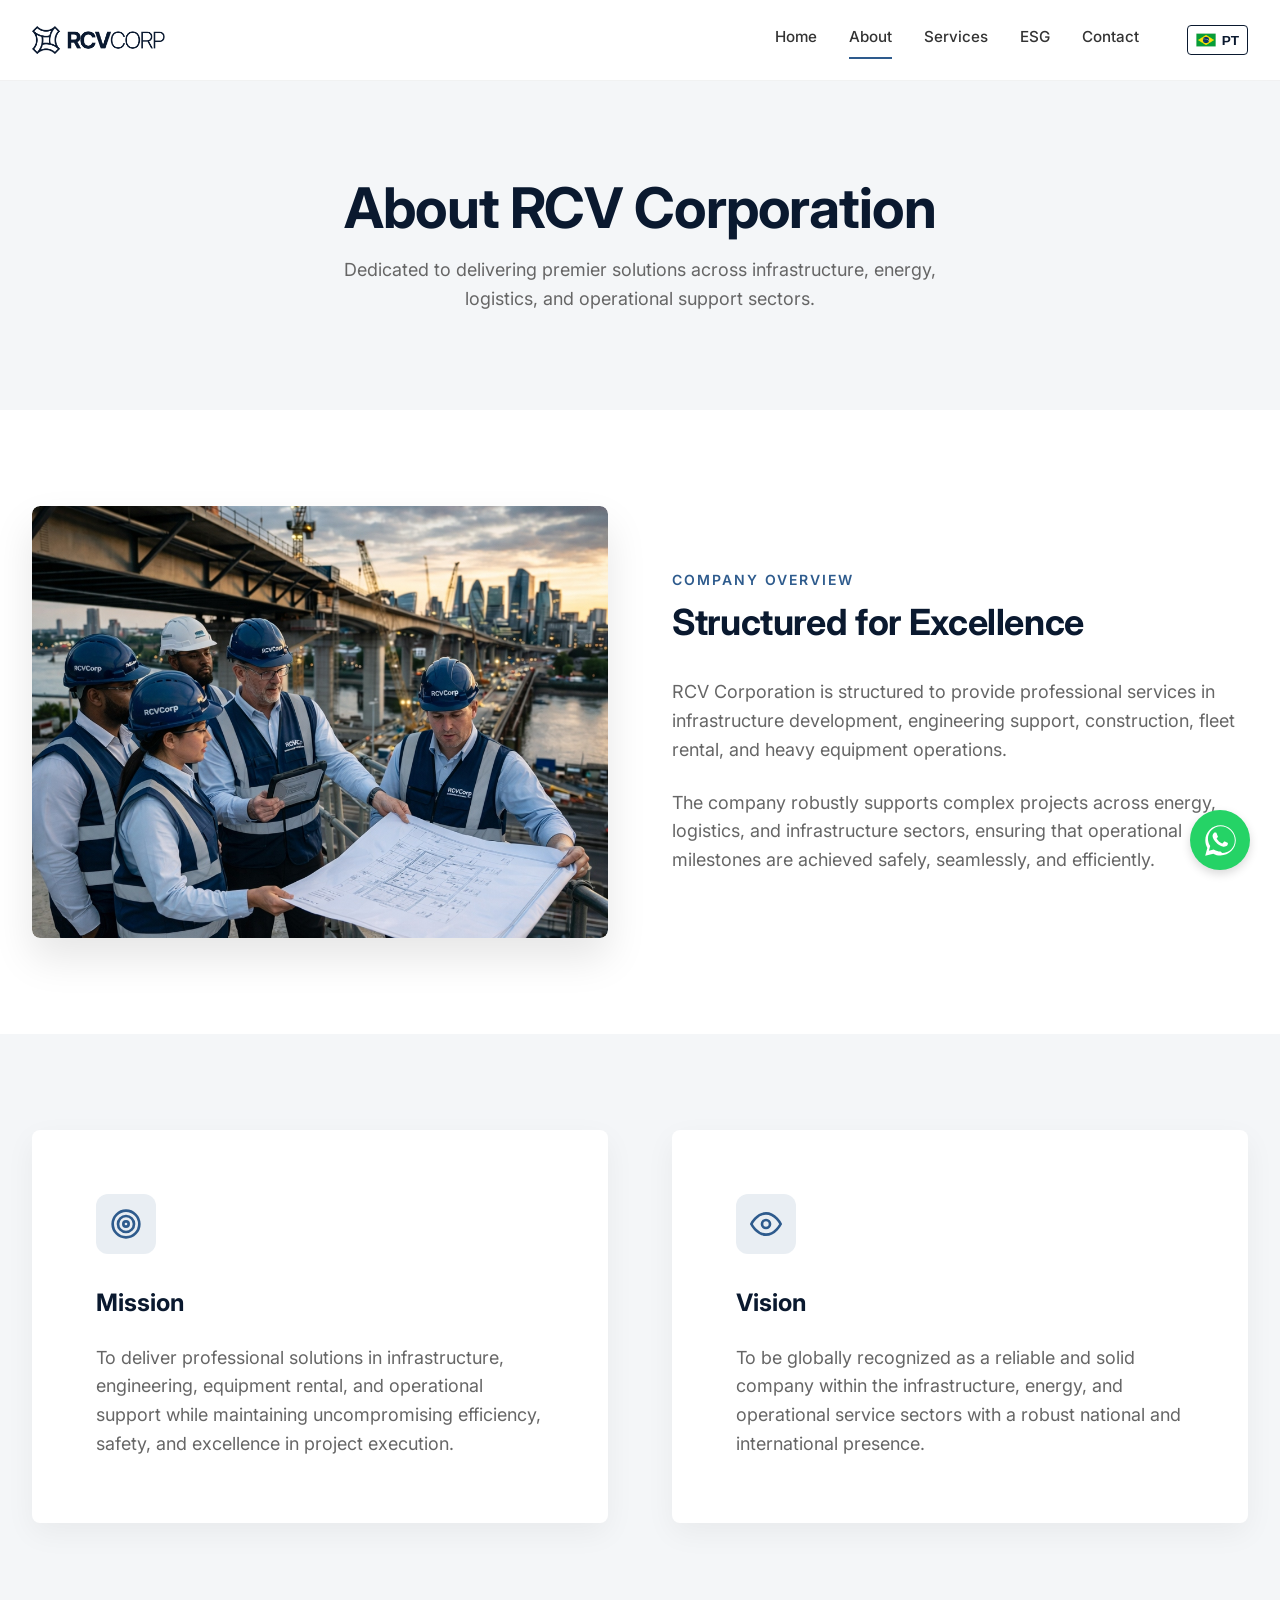
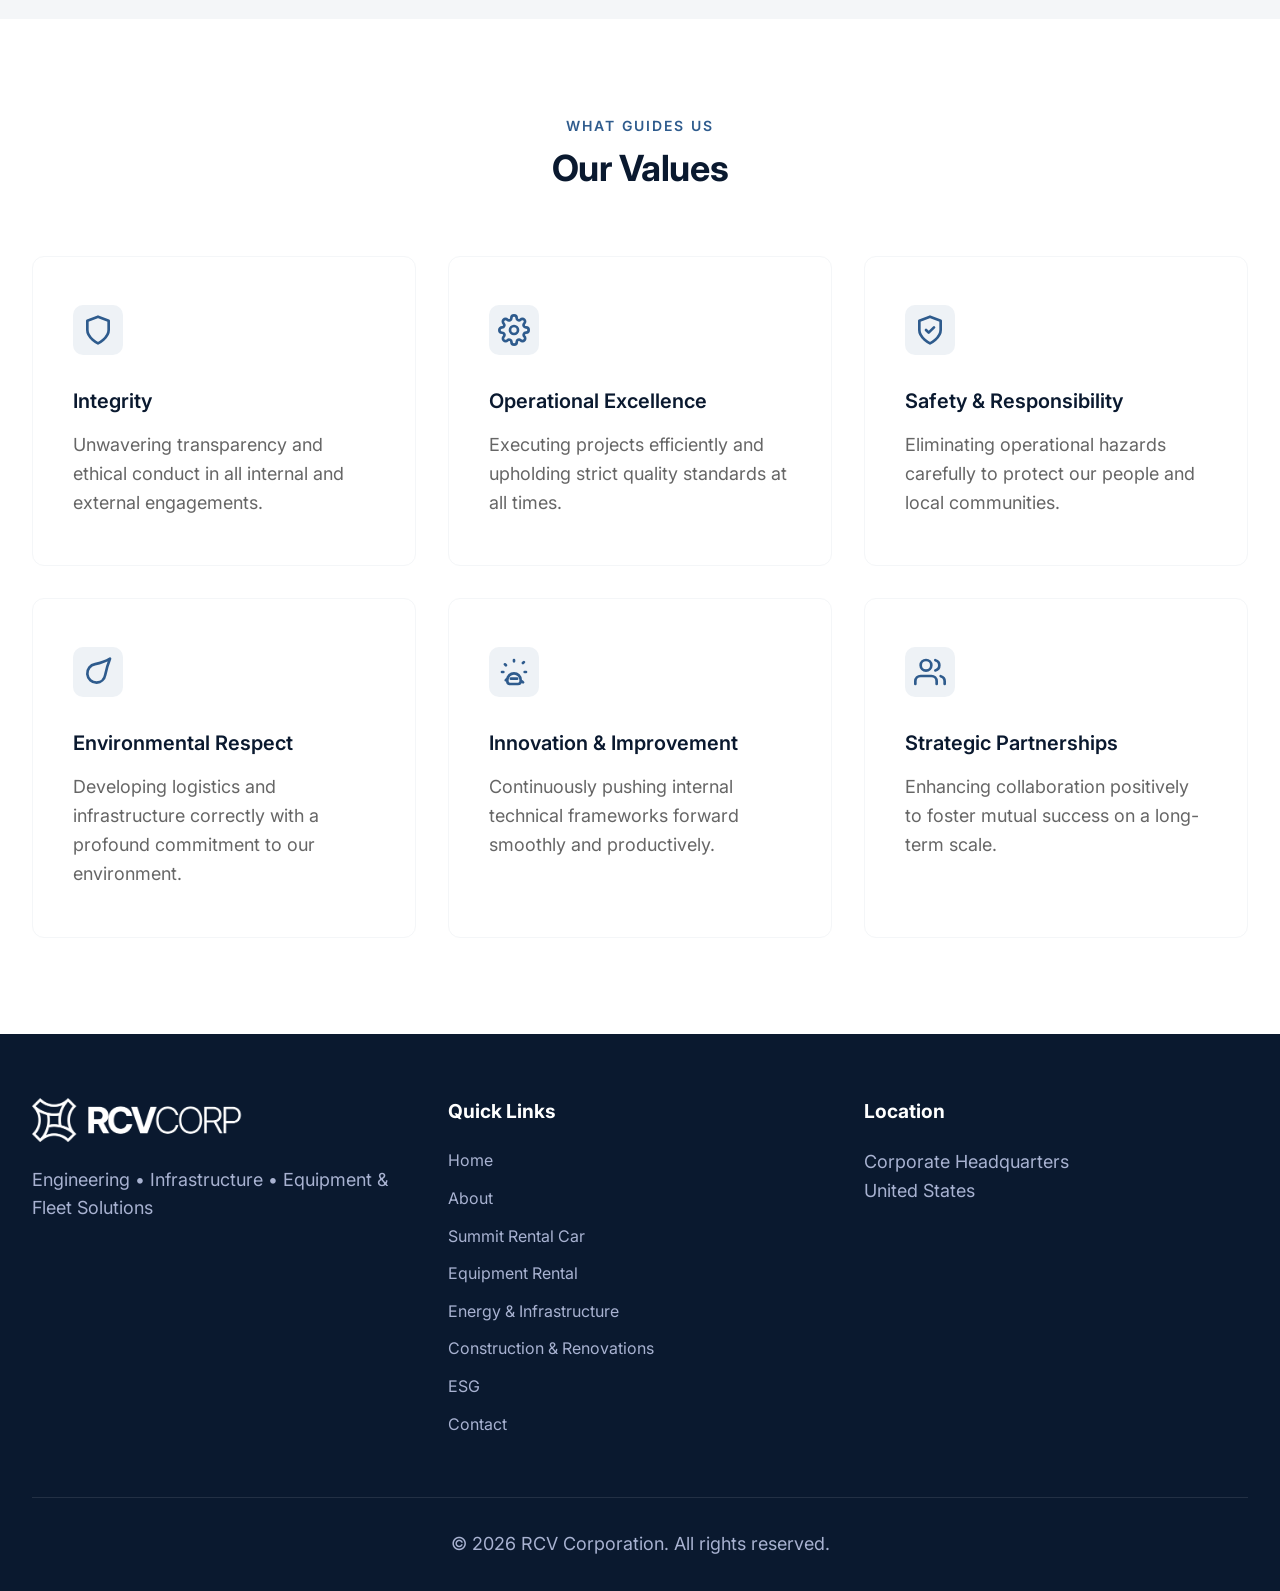
==== commit 7e64d4fb: "mar23 7:37pm" ====
--- a/about.html
+++ b/about.html
@@ -13,7 +13,7 @@
   <header>
     <div class="container nav-container">
       <a href="index.html" class="logo"><img src="images/logo-dark.png" alt="RCV Corp"></a>
-      <button class="mobile-menu-btn" aria-label="Toggle Menu">☰</button>
+      <button class="mobile-menu-btn" aria-label="Toggle Menu"><span></span><span></span><span></span></button>
       <nav class="nav-links">
         <a href="index.html" data-i18n="nav_home">Home</a>
         <a href="about.html" class="active" data-i18n="nav_about">About</a>
@@ -46,7 +46,7 @@
     <div class="container">
       <div class="grid-2 align-center gap-4">
         <div class="fade-in-up" style="border-radius: 8px; overflow: hidden; box-shadow: 0 20px 40px rgba(0,0,0,0.1);">
-          <img src="images/company_overview.png" alt="RCV Corporation Overview" style="width: 100%; height: auto; object-fit: cover; aspect-ratio: 4/3;">
+          <img src="images/company_overview_updated.jpg" alt="RCV Corporation Overview" style="width: 100%; height: auto; object-fit: cover; aspect-ratio: 4/3; border-radius: 8px;">
         </div>
         <div class="fade-in-up">
           <span class="section-subtitle" data-i18n="about_overview_sub">Company Overview</span>
@@ -76,8 +76,8 @@
               <circle cx="12" cy="12" r="2"></circle>
             </svg>
           </div>
-          <h3 style=" margin-bottom: 1.5rem;">Mission</h3>
-          <p style="color: var(--text-muted);">
+          <h3 data-i18n="about_mission_title" style=" margin-bottom: 1.5rem;">Mission</h3>
+          <p data-i18n="about_mission_text" style="color: var(--text-muted);">
             To deliver professional solutions in infrastructure, engineering, equipment rental, and operational support while maintaining uncompromising efficiency, safety, and excellence in project execution.
           </p>
         </div>
@@ -90,8 +90,8 @@
               <circle cx="12" cy="12" r="3"></circle>
             </svg>
           </div>
-          <h3 style=" margin-bottom: 1.5rem;">Vision</h3>
-          <p style="color: var(--text-muted);">
+          <h3 data-i18n="about_vision_title" style=" margin-bottom: 1.5rem;">Vision</h3>
+          <p data-i18n="about_vision_text" style="color: var(--text-muted);">
             To be globally recognized as a reliable and solid company within the infrastructure, energy, and operational service sectors with a robust national and international presence.
           </p>
         </div>
--- a/styles.css
+++ b/styles.css
@@ -142,6 +142,7 @@
   line-height: 1.6;
   text-wrap: balance;
 }
+
 
 
 /* Buttons */
@@ -323,9 +324,38 @@
   display: none;
   background: none;
   border: none;
-  font-size: 1.5rem;
   cursor: pointer;
-  color: var(--primary);
+  padding: 6px;
+  width: 36px;
+  height: 36px;
+  position: relative;
+  z-index: 1001;
+  flex-direction: column;
+  justify-content: center;
+  align-items: center;
+  gap: 5px;
+}
+
+.mobile-menu-btn span {
+  display: block;
+  width: 24px;
+  height: 2.5px;
+  background-color: var(--primary);
+  border-radius: 2px;
+  transition: transform 0.3s ease, opacity 0.3s ease;
+  transform-origin: center;
+}
+
+.mobile-menu-btn.active span:nth-child(1) {
+  transform: translateY(7.5px) rotate(45deg);
+}
+
+.mobile-menu-btn.active span:nth-child(2) {
+  opacity: 0;
+}
+
+.mobile-menu-btn.active span:nth-child(3) {
+  transform: translateY(-7.5px) rotate(-45deg);
 }
 
 /* Global Sections */
@@ -493,7 +523,7 @@
   }
 
   .mobile-menu-btn {
-    display: block;
+    display: flex;
   }
 
   .section-title {
@@ -664,11 +694,11 @@
   /* Specific fix for Who We Are section mobile order */
   .who-we-are .grid-2.align-center.gap-4 {
     display: flex;
-    flex-direction: column-reverse;
+    flex-direction: column;
   }
 
   .hero-home {
-    display: none !important;
+    display: block !important;
   }
 }
 
@@ -714,6 +744,10 @@
   cursor: pointer;
   margin-left: 1rem;
   transition: var(--transition);
+  display: flex;
+  align-items: center;
+  gap: 6px;
+  justify-content: center;
 }
 
 .lang-toggle:hover {
